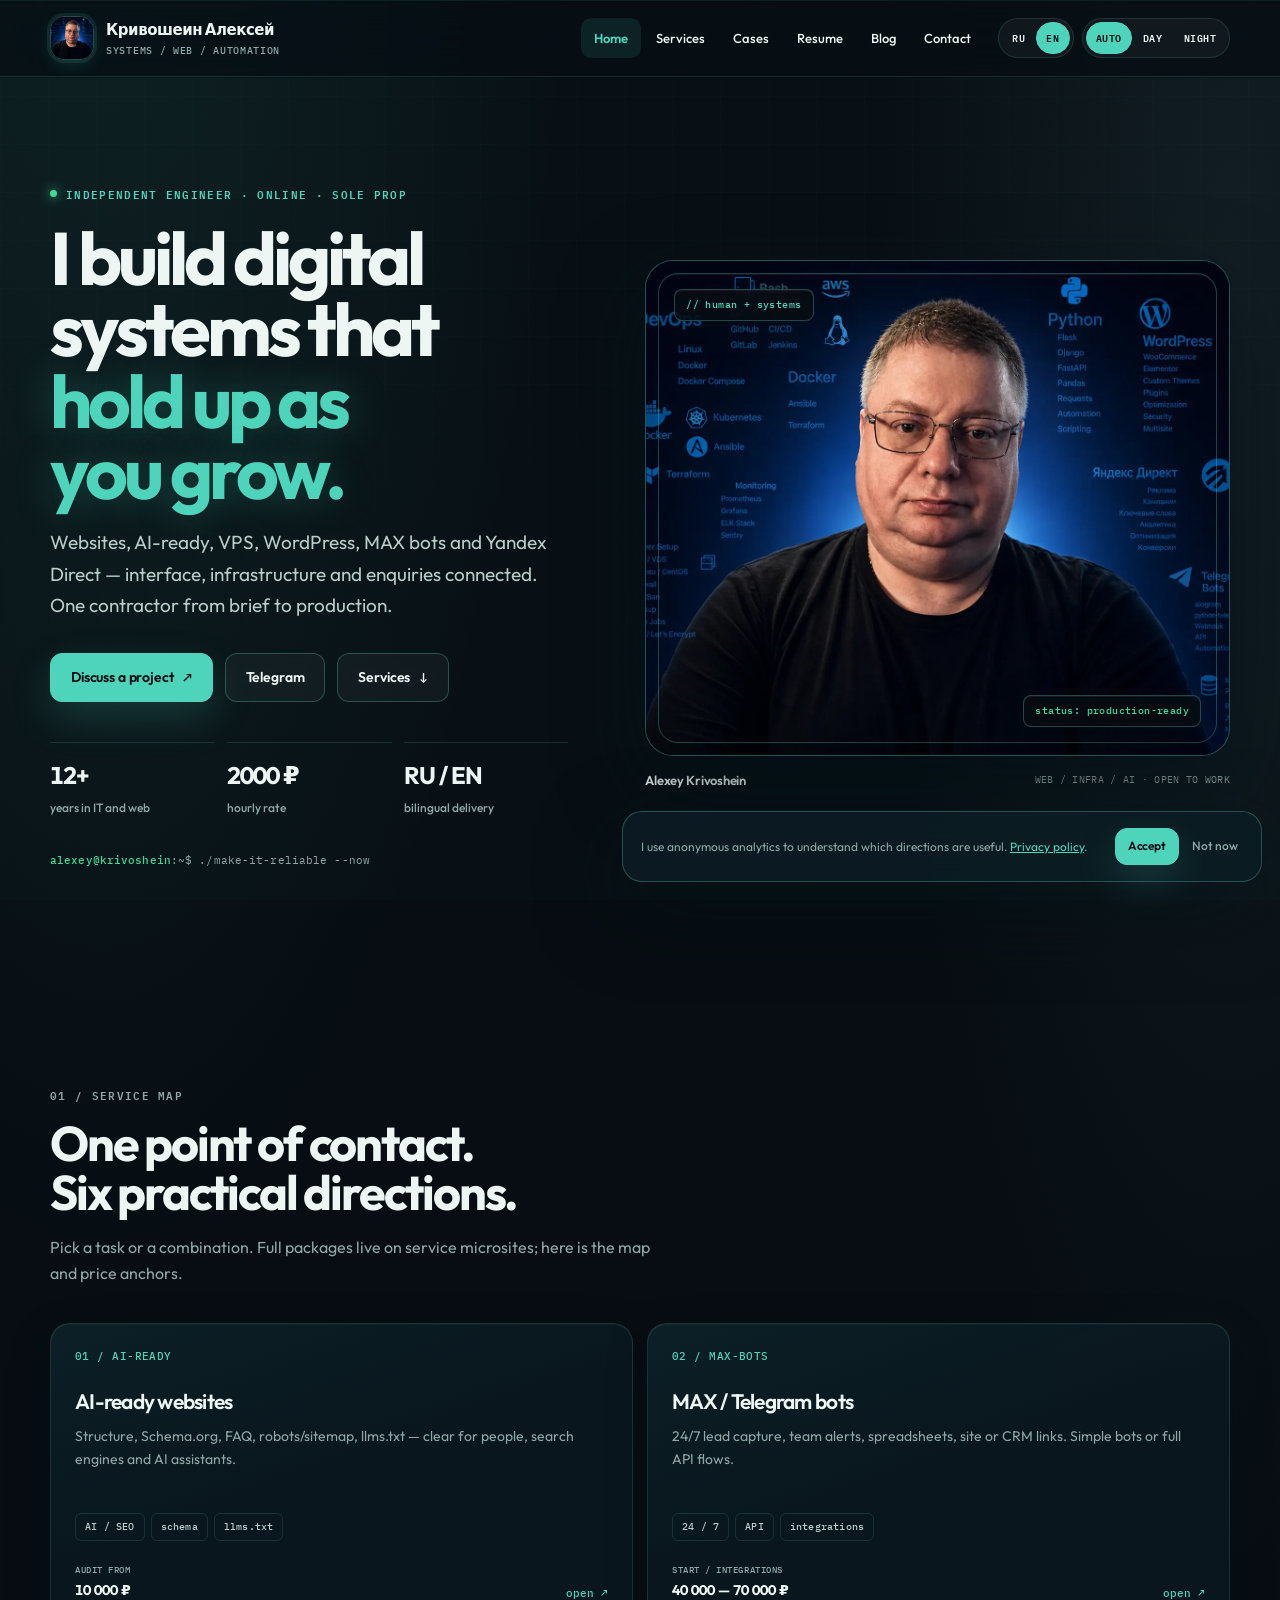
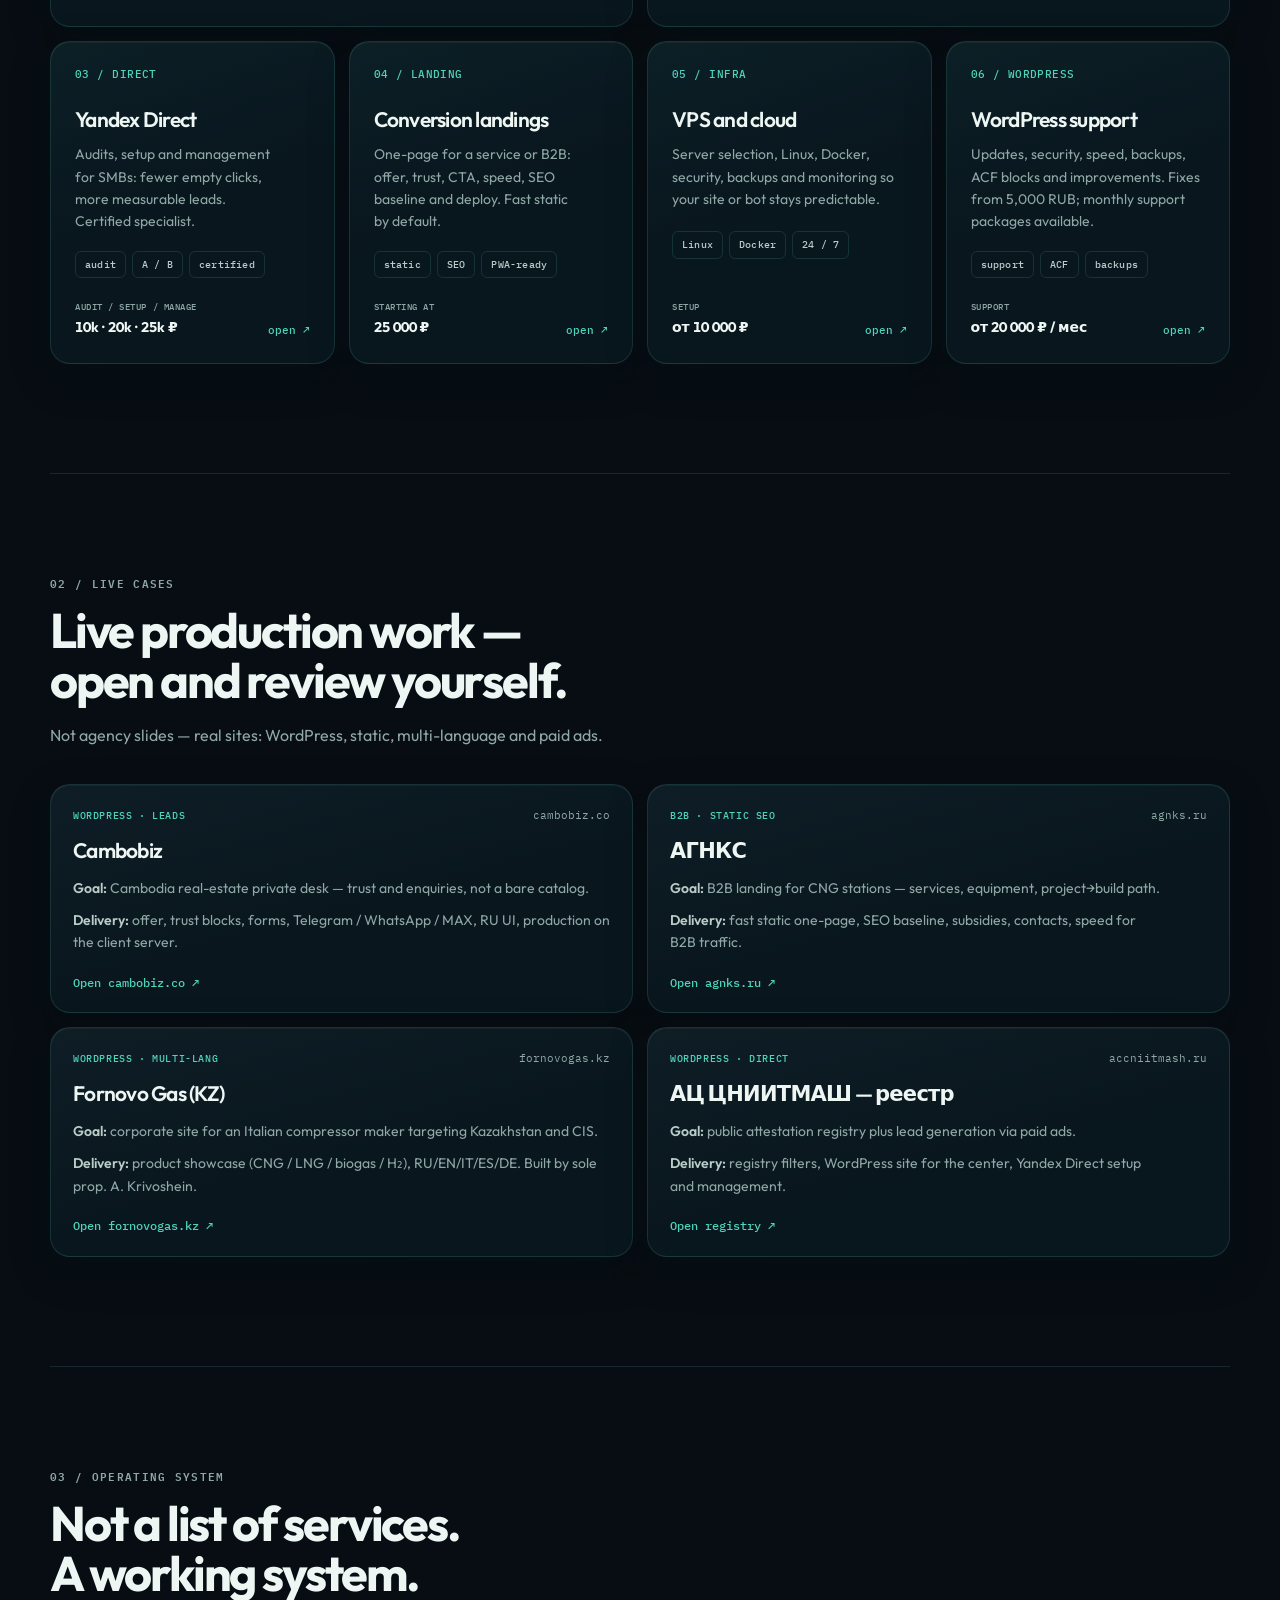
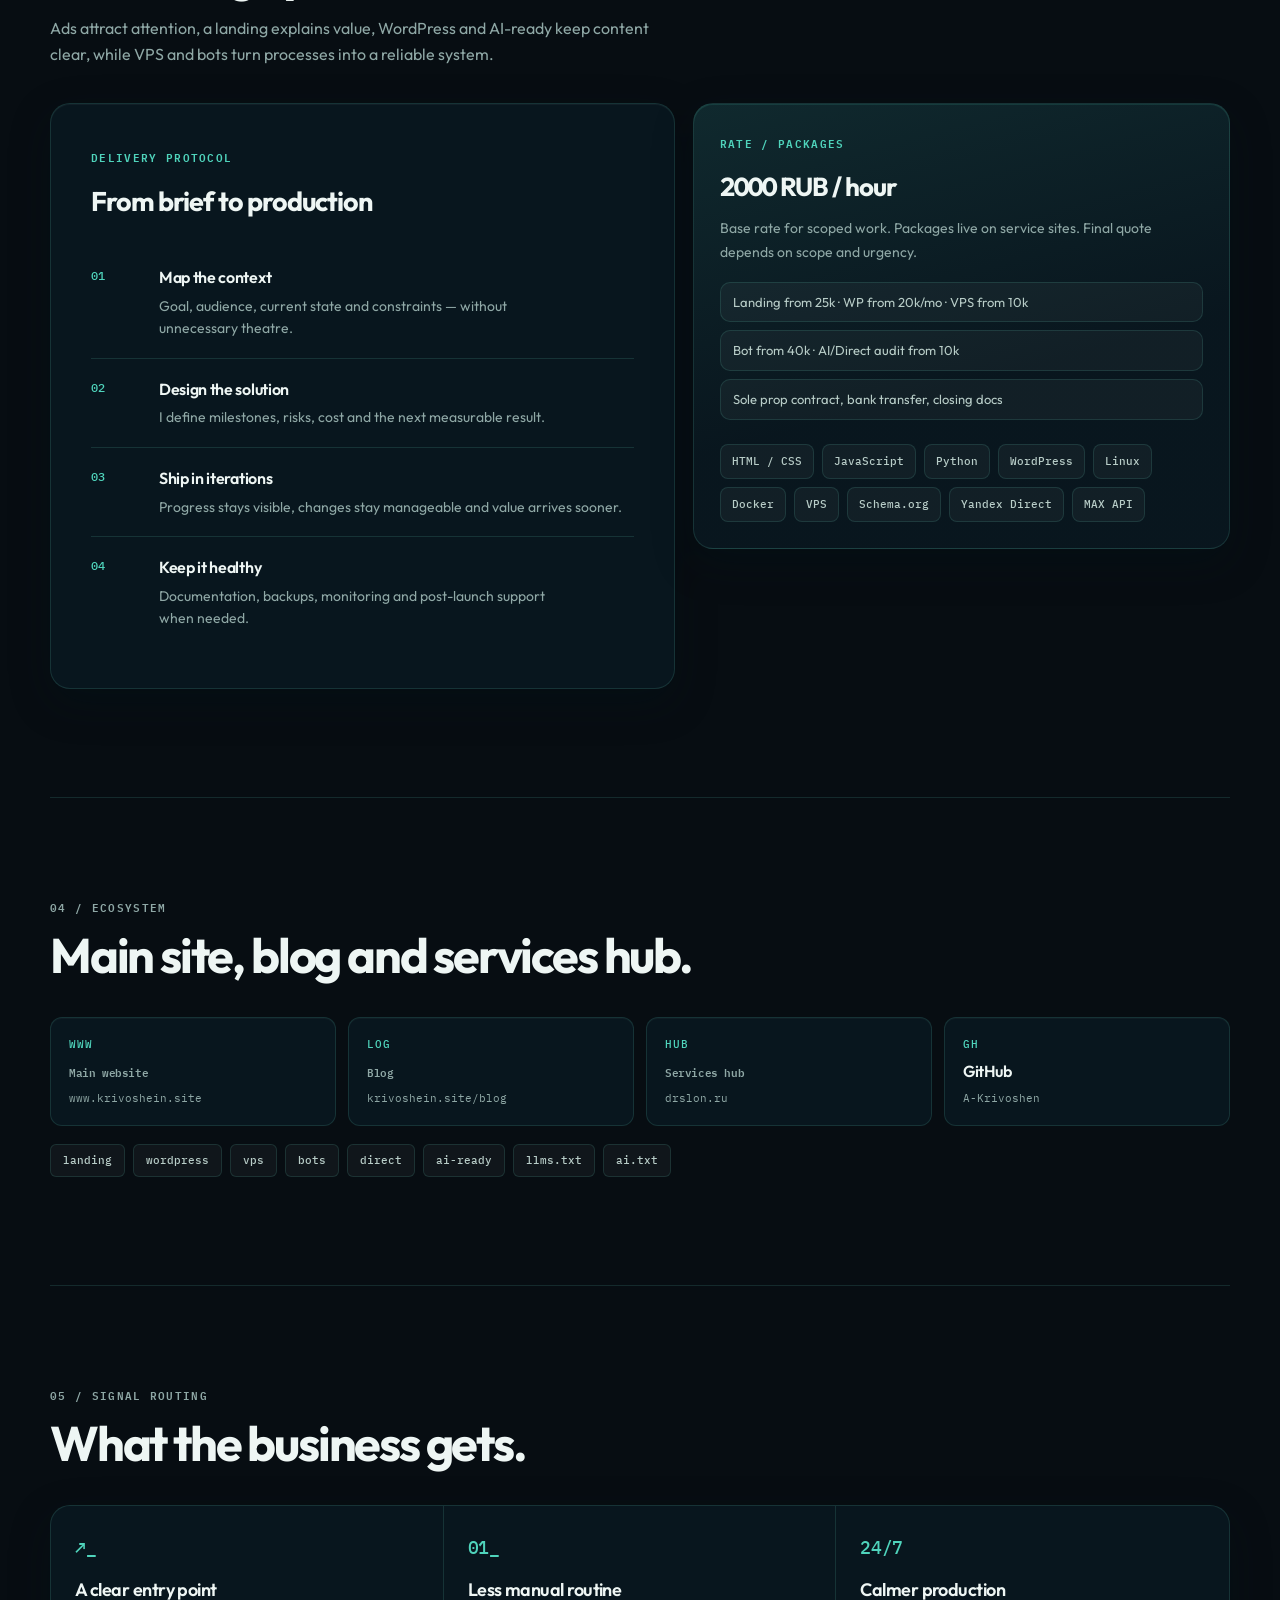
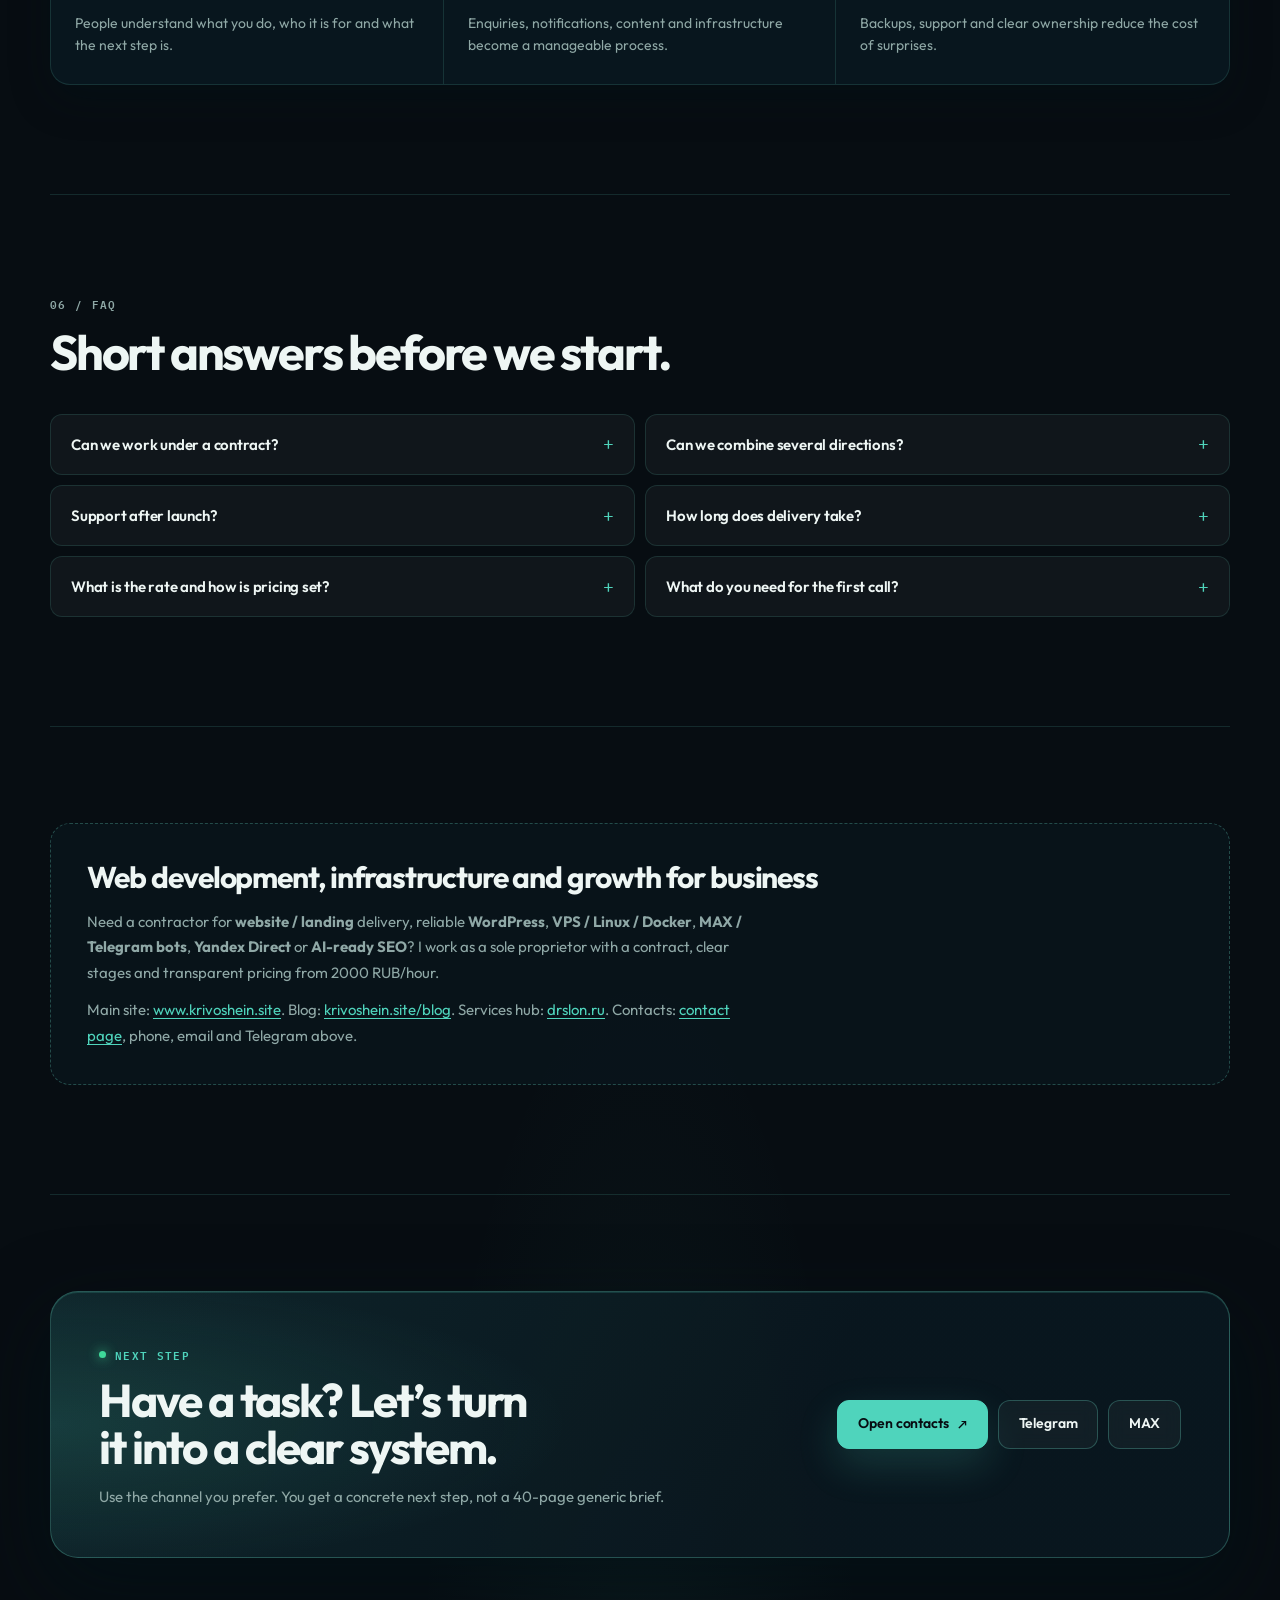
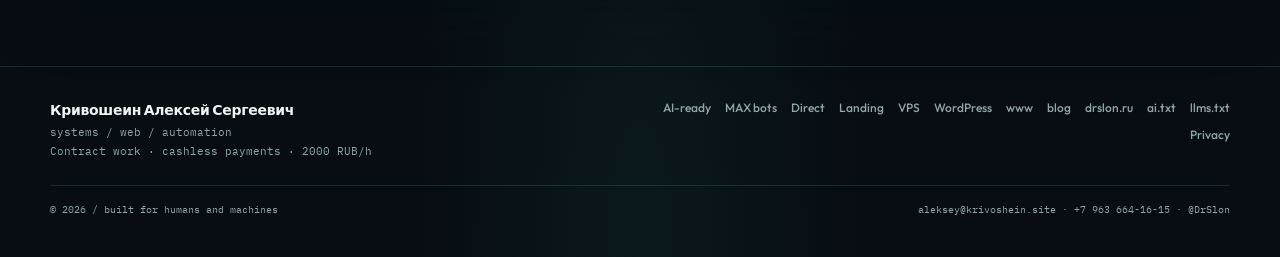
==== index.html @ ce88932e "Initial site for the FirstS3 krivoi bucket. Static card site: homepage, resume, contact, sitemap." ====
<!doctype html>
<html lang="ru" data-theme="night" data-theme-mode="auto">
<head>
  <meta charset="UTF-8">
  <title>Алексей Кривошеин — сайты, WordPress, VPS, боты, Директ, AI-ready | SourceCraft</title>
  <meta name="viewport" content="width=device-width, initial-scale=1, viewport-fit=cover">
  <meta name="theme-color" content="#050b10" media="(prefers-color-scheme: dark)">
  <meta name="theme-color" content="#e8f2ee" media="(prefers-color-scheme: light)">
  <meta name="color-scheme" content="dark light">
  <meta name="description" content="Алексей Кривошеин: разработка лендингов и сайтов, WordPress, VPS/Docker, боты MAX/Telegram, Яндекс.Директ и AI-ready SEO. ИП, договор, ставка от 2000 ₽/час. RU/EN.">
  <meta name="author" content="Кривошеин Алексей Сергеевич">
  <meta name="robots" content="index, follow, max-image-preview:large, max-snippet:-1, max-video-preview:-1">
  <meta name="googlebot" content="index, follow">
  <meta name="yandex" content="index, follow">
  <meta name="yandex-verification" content="4447098eb85d15b6">
  <meta name="format-detection" content="telephone=yes">
  <link rel="canonical" href="https://krivoshein-slon.sourcecraft.site/drslon-card/">
  <meta property="og:type" content="website">
  <meta property="og:site_name" content="Алексей Кривошеин — SourceCraft card">
  <meta property="og:locale" content="ru_RU">
  <meta property="og:locale:alternate" content="en_US">
  <meta property="og:title" content="Алексей Кривошеин — цифровые системы для бизнеса">
  <meta property="og:description" content="Сайты, AI-ready, VPS, WordPress, MAX-боты и Яндекс.Директ — от идеи до стабильного продакшена. ИП, договор, прозрачные цены.">
  <meta property="og:url" content="https://krivoshein-slon.sourcecraft.site/drslon-card/">
  <meta property="og:image" content="https://krivoshein-slon.sourcecraft.site/drslon-card/assets/alexey-tech.webp">
  <meta property="og:image:width" content="1400">
  <meta property="og:image:height" content="1050">
  <meta property="og:image:alt" content="Алексей Кривошеин — веб-разработка и инфраструктура">
  <meta name="twitter:card" content="summary_large_image">
  <meta name="twitter:title" content="Алексей Кривошеин — web / infra / AI-ready">
  <meta name="twitter:description" content="Лендинги, WordPress, VPS, боты, Директ и AI-ready. Договор ИП, 2000 ₽/час.">
  <meta name="twitter:image" content="https://krivoshein-slon.sourcecraft.site/drslon-card/assets/alexey-tech.webp">
  <meta name="twitter:image:alt" content="Алексей Кривошеин">
  <link rel="icon" type="image/x-icon" href="favicon.ico">
  <link rel="preload" as="image" href="assets/alexey-tech.webp" type="image/webp" fetchpriority="high">
  <link rel="preconnect" href="https://fonts.googleapis.com">
  <link rel="preconnect" href="https://fonts.gstatic.com" crossorigin>
  <link href="https://fonts.googleapis.com/css2?family=IBM+Plex+Mono:wght@400;500;600&family=Outfit:wght@400;500;600;700&display=swap" rel="stylesheet">
  <link rel="stylesheet" href="assets/site.css?v=20260817">
  <script>
    (function () {
      try {
        var mode = localStorage.getItem('drslon-theme-mode') || 'auto';
        var hour = new Date().getHours();
        var theme = mode === 'auto' ? (hour >= 7 && hour < 20 ? 'day' : 'night') : mode;
        document.documentElement.dataset.themeMode = ['auto', 'day', 'night'].includes(mode) ? mode : 'auto';
        document.documentElement.dataset.theme = theme === 'day' ? 'day' : 'night';
      } catch (error) {}
      try {
        var lang = localStorage.getItem('site-language');
        if (lang !== 'en' && lang !== 'ru') {
          var RU = {"Europe/Kaliningrad":1,"Europe/Moscow":1,"Europe/Simferopol":1,"Europe/Kirov":1,"Europe/Volgograd":1,"Europe/Astrakhan":1,"Europe/Saratov":1,"Europe/Ulyanovsk":1,"Europe/Samara":1,"Asia/Yekaterinburg":1,"Asia/Omsk":1,"Asia/Novosibirsk":1,"Asia/Barnaul":1,"Asia/Tomsk":1,"Asia/Novokuznetsk":1,"Asia/Krasnoyarsk":1,"Asia/Irkutsk":1,"Asia/Chita":1,"Asia/Yakutsk":1,"Asia/Khandyga":1,"Asia/Vladivostok":1,"Asia/Ust-Nera":1,"Asia/Magadan":1,"Asia/Sakhalin":1,"Asia/Srednekolymsk":1,"Asia/Kamchatka":1,"Asia/Anadyr":1};
          var tz = '';
          try { tz = Intl.DateTimeFormat().resolvedOptions().timeZone || ''; } catch (e2) {}
          lang = (tz && RU[tz]) ? 'ru' : 'en';
          if (!tz) {
            var nav = (navigator.language || '').toLowerCase();
            if (nav.indexOf('ru') === 0) lang = 'ru';
          }
        }
        document.documentElement.lang = lang;
      } catch (e3) {}
    }());
  </script>
</head>
<body class="page-home" data-current-lang="ru" data-title-ru="Алексей Кривошеин — сайты, WordPress, VPS, боты, Директ, AI-ready | SourceCraft" data-title-en="Alexey Krivoshein — websites, WordPress, VPS, bots, Direct, AI-ready | SourceCraft">
  <canvas class="matrix-canvas" aria-hidden="true"></canvas>
  <a class="skip-link" href="#main-content"><span class="lang-ru">К содержанию</span><span class="lang-en">Skip to content</span></a>

  <header class="site-header">
    <div class="container header-inner">
      <a class="brand" href="index.html">
        <img class="brand-photo" src="assets/alexey-tech.webp" alt="" width="46" height="46" fetchpriority="high" decoding="async">
        <span class="brand-copy">
          <span class="brand-name">Кривошеин Алексей</span>
          <span class="brand-role"><span class="lang-ru">systems / web / automation</span><span class="lang-en">systems / web / automation</span></span>
        </span>
      </a>

      <div class="nav-wrap">
        <nav class="site-nav" id="mainNav" aria-label="Основная навигация">
          <a class="nav-link" href="index.html" aria-current="page"><span class="lang-ru">Главная</span><span class="lang-en">Home</span></a>
          <a class="nav-link" href="#services"><span class="lang-ru">Услуги</span><span class="lang-en">Services</span></a>
          <a class="nav-link" href="#cases"><span class="lang-ru">Кейсы</span><span class="lang-en">Cases</span></a>
          <a class="nav-link" href="resume.html"><span class="lang-ru">Резюме</span><span class="lang-en">Resume</span></a>
          <a class="nav-link" href="https://krivoshein.site/blog/" target="_blank" rel="noopener noreferrer"><span class="lang-ru">Блог</span><span class="lang-en">Blog</span></a>
          <a class="nav-link" href="contact.html"><span class="lang-ru">Контакты</span><span class="lang-en">Contact</span></a>
        </nav>

        <div class="header-tools">
          <div class="language-switch" role="group" aria-label="Выбор языка">
            <button class="lang-btn is-active" type="button" data-lang="ru" aria-pressed="true">RU</button>
            <button class="lang-btn" type="button" data-lang="en" aria-pressed="false">EN</button>
          </div>
          <div class="theme-switch" role="group" aria-label="Режим темы">
            <button class="theme-btn" type="button" data-theme-mode="auto" aria-pressed="false" aria-label="Автоматическая тема"><span>AUTO</span></button>
            <button class="theme-btn" type="button" data-theme-mode="day" aria-pressed="false" aria-label="Дневная тема"><span>DAY</span></button>
            <button class="theme-btn" type="button" data-theme-mode="night" aria-pressed="false" aria-label="Ночная тема"><span>NIGHT</span></button>
          </div>
          <span class="theme-status" data-theme-status aria-live="polite">AUTO</span>
          <button class="burger" type="button" aria-expanded="false" aria-controls="mainNav" aria-label="Открыть навигацию"><span></span></button>
        </div>
      </div>
    </div>
  </header>

  <main id="main-content">
    <section class="hero container">
      <div class="hero-copy">
        <span class="eyebrow"><span class="lang-ru">independent engineer · online · ИП</span><span class="lang-en">independent engineer · online · sole prop</span></span>
        <h1>
          <span class="lang-ru">Собираю цифровые системы, которые <span class="accent-word">держат рост.</span></span>
          <span class="lang-en">I build digital systems that <span class="accent-word">hold up as you grow.</span></span>
        </h1>
        <p class="hero-lead">
          <span class="lang-ru">Сайты, AI-ready, VPS, WordPress, MAX-боты и Директ — без разрыва между интерфейсом, инфраструктурой и заявками. Один подрядчик от брифа до продакшена.</span>
          <span class="lang-en">Websites, AI-ready, VPS, WordPress, MAX bots and Yandex Direct — interface, infrastructure and enquiries connected. One contractor from brief to production.</span>
        </p>
        <div class="hero-actions">
          <a class="button button-primary" href="contact.html" data-goal="contact_open"><span class="lang-ru">Обсудить задачу</span><span class="lang-en">Discuss a project</span><span class="arrow">↗</span></a>
          <a class="button button-secondary" href="https://t.me/DrSlon?text=%D0%97%D0%B4%D1%80%D0%B0%D0%B2%D1%81%D1%82%D0%B2%D1%83%D0%B9%D1%82%D0%B5!%20%D0%A5%D0%BE%D1%87%D1%83%20%D0%BE%D0%B1%D1%81%D1%83%D0%B4%D0%B8%D1%82%D1%8C%20%D0%BF%D1%80%D0%BE%D0%B5%D0%BA%D1%82" target="_blank" rel="noopener noreferrer" data-goal="telegram_open"><span class="lang-ru">Telegram</span><span class="lang-en">Telegram</span></a>
          <a class="button button-secondary" href="#services"><span class="lang-ru">Направления</span><span class="lang-en">Services</span><span class="arrow">↓</span></a>
        </div>
        <div class="hero-stats" aria-label="Ключевые показатели">
          <div class="stat"><strong>12+</strong><span><span class="lang-ru">лет в IT и вебе</span><span class="lang-en">years in IT and web</span></span></div>
          <div class="stat"><strong>2000 ₽</strong><span><span class="lang-ru">ставка за час</span><span class="lang-en">hourly rate</span></span></div>
          <div class="stat"><strong>RU / EN</strong><span><span class="lang-ru">без языкового барьера</span><span class="lang-en">bilingual delivery</span></span></div>
        </div>
        <div class="terminal-line" aria-hidden="true"><b>alexey@krivoshein</b>:~$ ./make-it-reliable --now</div>
      </div>

      <div class="hero-visual">
        <div class="visual-frame">
          <img class="hero-image" src="assets/alexey-tech.webp" alt="Алексей Кривошеин — веб-разработчик, DevOps, WordPress, VPS и AI-ready" width="1400" height="1050" fetchpriority="high" decoding="async">
          <span class="visual-grid-label top">// human + systems</span>
          <span class="visual-grid-label bottom">status: production-ready</span>
        </div>
        <div class="visual-caption"><strong>Alexey Krivoshein</strong><span>web / infra / AI · open to work</span></div>
      </div>
    </section>

    <section class="section container" id="services">
      <div class="section-heading">
        <span class="micro-label">01 / service map</span>
        <h2><span class="lang-ru">Одна точка входа — шесть рабочих направлений.</span><span class="lang-en">One point of contact. Six practical directions.</span></h2>
        <p><span class="lang-ru">Выбирайте задачу или связку. Подробные пакеты — на тематических сайтах; здесь — карта и ориентиры по цене.</span><span class="lang-en">Pick a task or a combination. Full packages live on service microsites; here is the map and price anchors.</span></p>
      </div>

      <div class="service-grid">
        <article class="service-card">
          <span class="service-number">01 / AI-READY</span>
          <h3><span class="lang-ru">Сайт для AI-поиска</span><span class="lang-en">AI-ready websites</span></h3>
          <p><span class="lang-ru">Структура, Schema.org, FAQ, robots/sitemap, llms.txt — чтобы сайт понимали люди, поисковики и AI-ассистенты.</span><span class="lang-en">Structure, Schema.org, FAQ, robots/sitemap, llms.txt — clear for people, search engines and AI assistants.</span></p>
          <div class="service-meta"><span class="tag">AI / SEO</span><span class="tag">schema</span><span class="tag">llms.txt</span></div>
          <div class="service-footer"><span class="service-price"><small><span class="lang-ru">аудит от</span><span class="lang-en">audit from</span></small>10 000 ₽</span><a class="service-link" href="https://ai-ready.krivoshein.site/" target="_blank" rel="noopener noreferrer">open ↗</a></div>
        </article>

        <article class="service-card">
          <span class="service-number">02 / MAX-BOTS</span>
          <h3><span class="lang-ru">Боты MAX / Telegram</span><span class="lang-en">MAX / Telegram bots</span></h3>
          <p><span class="lang-ru">Заявки 24/7, уведомления команде, связка с таблицами, сайтом или CRM. Простой бот или с API.</span><span class="lang-en">24/7 lead capture, team alerts, spreadsheets, site or CRM links. Simple bots or full API flows.</span></p>
          <div class="service-meta"><span class="tag">24 / 7</span><span class="tag">API</span><span class="tag">integrations</span></div>
          <div class="service-footer"><span class="service-price"><small><span class="lang-ru">старт / интеграции</span><span class="lang-en">start / integrations</span></small>40 000 — 70 000 ₽</span><a class="service-link" href="https://bots.krivoshein.site/" target="_blank" rel="noopener noreferrer">open ↗</a></div>
        </article>

        <article class="service-card">
          <span class="service-number">03 / DIRECT</span>
          <h3><span class="lang-ru">Яндекс.Директ</span><span class="lang-en">Yandex Direct</span></h3>
          <p><span class="lang-ru">Аудит, настройка и ведение для малого бизнеса: меньше пустых кликов, больше понятных заявок. Сертифицированный специалист.</span><span class="lang-en">Audits, setup and management for SMBs: fewer empty clicks, more measurable leads. Certified specialist.</span></p>
          <div class="service-meta"><span class="tag">audit</span><span class="tag">A / B</span><span class="tag">certified</span></div>
          <div class="service-footer"><span class="service-price"><small><span class="lang-ru">аудит / настройка / ведение</span><span class="lang-en">audit / setup / manage</span></small>10k · 20k · 25k ₽</span><a class="service-link" href="https://direct.krivoshein.site/" target="_blank" rel="noopener noreferrer">open ↗</a></div>
        </article>

        <article class="service-card">
          <span class="service-number">04 / LANDING</span>
          <h3><span class="lang-ru">Лендинги под ключ</span><span class="lang-en">Conversion landings</span></h3>
          <p><span class="lang-ru">One-page под услугу или B2B: оффер, доверие, CTA, скорость, SEO-база и деплой. Статика без лишней CMS.</span><span class="lang-en">One-page for a service or B2B: offer, trust, CTA, speed, SEO baseline and deploy. Fast static by default.</span></p>
          <div class="service-meta"><span class="tag">static</span><span class="tag">SEO</span><span class="tag">PWA-ready</span></div>
          <div class="service-footer"><span class="service-price"><small><span class="lang-ru">старт</span><span class="lang-en">starting at</span></small>25 000 ₽</span><a class="service-link" href="https://landing.krivoshein.site/" target="_blank" rel="noopener noreferrer">open ↗</a></div>
        </article>

        <article class="service-card">
          <span class="service-number">05 / INFRA</span>
          <h3><span class="lang-ru">VPS и облако</span><span class="lang-en">VPS and cloud</span></h3>
          <p><span class="lang-ru">Подбор сервера, Linux, Docker, безопасность, бэкапы и мониторинг — сайт или бот без сюрпризов.</span><span class="lang-en">Server selection, Linux, Docker, security, backups and monitoring so your site or bot stays predictable.</span></p>
          <div class="service-meta"><span class="tag">Linux</span><span class="tag">Docker</span><span class="tag">24 / 7</span></div>
          <div class="service-footer"><span class="service-price"><small><span class="lang-ru">настройка</span><span class="lang-en">setup</span></small>от 10 000 ₽</span><a class="service-link" href="https://vps.krivoshein.site/" target="_blank" rel="noopener noreferrer">open ↗</a></div>
        </article>

        <article class="service-card">
          <span class="service-number">06 / WORDPRESS</span>
          <h3><span class="lang-ru">WordPress без головной боли</span><span class="lang-en">WordPress support</span></h3>
          <p><span class="lang-ru">Обновления, безопасность, скорость, бэкапы, ACF-блоки и доработки. Точечные правки от 5 000 ₽, поддержка — помесячно.</span><span class="lang-en">Updates, security, speed, backups, ACF blocks and improvements. Fixes from 5,000 RUB; monthly support packages available.</span></p>
          <div class="service-meta"><span class="tag">support</span><span class="tag">ACF</span><span class="tag">backups</span></div>
          <div class="service-footer"><span class="service-price"><small><span class="lang-ru">поддержка</span><span class="lang-en">support</span></small>от 20 000 ₽ / мес</span><a class="service-link" href="https://wordpress.krivoshein.site/" target="_blank" rel="noopener noreferrer">open ↗</a></div>
        </article>
      </div>
    </section>

    <section class="section container" id="cases">
      <div class="section-heading">
        <span class="micro-label">02 / live cases</span>
        <h2><span class="lang-ru">Проекты в проде — можно открыть и проверить.</span><span class="lang-en">Live production work — open and review yourself.</span></h2>
        <p><span class="lang-ru">Не слайды агентства, а рабочие сайты: WordPress, статика, мультиязык и реклама.</span><span class="lang-en">Not agency slides — real sites: WordPress, static, multi-language and paid ads.</span></p>
      </div>
      <div class="cases-grid">
        <a class="case-card" href="https://cambobiz.co/" target="_blank" rel="noopener noreferrer">
          <div class="case-meta"><span class="case-tag">WordPress · leads</span><span class="case-host">cambobiz.co</span></div>
          <h3>Cambobiz</h3>
          <p><span class="lang-ru"><strong>Задача:</strong> private desk по недвижимости в Камбодже — доверие и заявки, не «голый каталог».</span><span class="lang-en"><strong>Goal:</strong> Cambodia real-estate private desk — trust and enquiries, not a bare catalog.</span></p>
          <p><span class="lang-ru"><strong>Сделано:</strong> оффер, блоки доверия, формы, Telegram / WhatsApp / MAX, RU UI, продакшен на сервере клиента.</span><span class="lang-en"><strong>Delivery:</strong> offer, trust blocks, forms, Telegram / WhatsApp / MAX, RU UI, production on the client server.</span></p>
          <span class="case-cta"><span class="lang-ru">Открыть cambobiz.co</span><span class="lang-en">Open cambobiz.co</span> ↗</span>
        </a>
        <a class="case-card" href="https://agnks.ru/" target="_blank" rel="noopener noreferrer">
          <div class="case-meta"><span class="case-tag">B2B · static SEO</span><span class="case-host">agnks.ru</span></div>
          <h3>АГНКС</h3>
          <p><span class="lang-ru"><strong>Задача:</strong> B2B-лендинг метановых заправок — услуги, комплектация, путь «проект → стройка».</span><span class="lang-en"><strong>Goal:</strong> B2B landing for CNG stations — services, equipment, project→build path.</span></p>
          <p><span class="lang-ru"><strong>Сделано:</strong> быстрая статика, SEO-база, субсидии, контакты, скорость под коммерческий трафик.</span><span class="lang-en"><strong>Delivery:</strong> fast static one-page, SEO baseline, subsidies, contacts, speed for B2B traffic.</span></p>
          <span class="case-cta"><span class="lang-ru">Открыть agnks.ru</span><span class="lang-en">Open agnks.ru</span> ↗</span>
        </a>
        <a class="case-card" href="https://fornovogas.kz/" target="_blank" rel="noopener noreferrer">
          <div class="case-meta"><span class="case-tag">WordPress · multi-lang</span><span class="case-host">fornovogas.kz</span></div>
          <h3>Fornovo Gas (KZ)</h3>
          <p><span class="lang-ru"><strong>Задача:</strong> корпоративный сайт итальянского производителя компрессоров для КЗ и СНГ.</span><span class="lang-en"><strong>Goal:</strong> corporate site for an Italian compressor maker targeting Kazakhstan and CIS.</span></p>
          <p><span class="lang-ru"><strong>Сделано:</strong> продуктовая витрина (АГНКС / СПГ / биогаз / H₂), RU/EN/IT/ES/DE. Разработка — ИП Кривошеин А.С.</span><span class="lang-en"><strong>Delivery:</strong> product showcase (CNG / LNG / biogas / H₂), RU/EN/IT/ES/DE. Built by sole prop. A. Krivoshein.</span></p>
          <span class="case-cta"><span class="lang-ru">Открыть fornovogas.kz</span><span class="lang-en">Open fornovogas.kz</span> ↗</span>
        </a>
        <a class="case-card" href="https://accniitmash.ru/reestr/personal/" target="_blank" rel="noopener noreferrer">
          <div class="case-meta"><span class="case-tag">WordPress · Direct</span><span class="case-host">accniitmash.ru</span></div>
          <h3>АЦ ЦНИИТМАШ — реестр</h3>
          <p><span class="lang-ru"><strong>Задача:</strong> публичный реестр аттестаций + привлечение заявок через рекламу.</span><span class="lang-en"><strong>Goal:</strong> public attestation registry plus lead generation via paid ads.</span></p>
          <p><span class="lang-ru"><strong>Сделано:</strong> фильтры реестра, WordPress-сайт аттестационного центра, настройка и ведение Яндекс.Директ.</span><span class="lang-en"><strong>Delivery:</strong> registry filters, WordPress site for the center, Yandex Direct setup and management.</span></p>
          <span class="case-cta"><span class="lang-ru">Открыть реестр</span><span class="lang-en">Open registry</span> ↗</span>
        </a>
      </div>
    </section>

    <section class="section container" id="system">
      <div class="section-heading">
        <span class="micro-label">03 / operating system</span>
        <h2><span class="lang-ru">Не набор услуг. Рабочая связка.</span><span class="lang-en">Not a list of services. A working system.</span></h2>
        <p><span class="lang-ru">Реклама приводит внимание, лендинг объясняет ценность, WordPress и AI-ready держат контент, VPS и боты превращают процессы в устойчивую систему.</span><span class="lang-en">Ads attract attention, a landing explains value, WordPress and AI-ready keep content clear, while VPS and bots turn processes into a reliable system.</span></p>
      </div>
      <div class="system-grid">
        <div class="system-card">
          <span class="micro-label">delivery protocol</span>
          <h3><span class="lang-ru">От задачи до продакшена</span><span class="lang-en">From brief to production</span></h3>
          <div class="process-list">
            <div class="process-step"><span class="process-number">01</span><div><h4><span class="lang-ru">Собираем контекст</span><span class="lang-en">Map the context</span></h4><p><span class="lang-ru">Цель, аудитория, текущая точка и ограничения — без лишних презентаций.</span><span class="lang-en">Goal, audience, current state and constraints — without unnecessary theatre.</span></p></div></div>
            <div class="process-step"><span class="process-number">02</span><div><h4><span class="lang-ru">Проектируем решение</span><span class="lang-en">Design the solution</span></h4><p><span class="lang-ru">Фиксирую этапы, риски, стоимость и ближайший измеримый результат.</span><span class="lang-en">I define milestones, risks, cost and the next measurable result.</span></p></div></div>
            <div class="process-step"><span class="process-number">03</span><div><h4><span class="lang-ru">Запускаем итерациями</span><span class="lang-en">Ship in iterations</span></h4><p><span class="lang-ru">Видно прогресс, проще согласовывать изменения, быстрее появляется польза.</span><span class="lang-en">Progress stays visible, changes stay manageable and value arrives sooner.</span></p></div></div>
            <div class="process-step"><span class="process-number">04</span><div><h4><span class="lang-ru">Оставляем систему в порядке</span><span class="lang-en">Keep it healthy</span></h4><p><span class="lang-ru">Документация, бэкапы, мониторинг и поддержка после запуска — по договорённости.</span><span class="lang-en">Documentation, backups, monitoring and post-launch support when needed.</span></p></div></div>
          </div>
        </div>
        <aside class="stack-panel pricing-panel">
          <span class="micro-label">rate / packages</span>
          <h3><span class="lang-ru">2000 ₽ / час</span><span class="lang-en">2000 RUB / hour</span></h3>
          <p><span class="lang-ru">Базовая ставка для точечных задач. Пакеты — на тематических сайтах. Финал зависит от объёма и срочности.</span><span class="lang-en">Base rate for scoped work. Packages live on service sites. Final quote depends on scope and urgency.</span></p>
          <ul class="pricing-bullets">
            <li><span class="lang-ru">Лендинг от 25k · WP от 20k/мес · VPS от 10k</span><span class="lang-en">Landing from 25k · WP from 20k/mo · VPS from 10k</span></li>
            <li><span class="lang-ru">Бот от 40k · AI/Direct аудит от 10k</span><span class="lang-en">Bot from 40k · AI/Direct audit from 10k</span></li>
            <li><span class="lang-ru">Договор ИП, безнал, закрывающие документы</span><span class="lang-en">Sole prop contract, bank transfer, closing docs</span></li>
          </ul>
          <div class="stack-list"><span>HTML / CSS</span><span>JavaScript</span><span>Python</span><span>WordPress</span><span>Linux</span><span>Docker</span><span>VPS</span><span>Schema.org</span><span>Yandex Direct</span><span>MAX API</span></div>
        </aside>
      </div>
    </section>

    <section class="section container" id="ecosystem">
      <div class="section-heading">
        <span class="micro-label">04 / ecosystem</span>
        <h2><span class="lang-ru">Сайт, блог и хаб услуг.</span><span class="lang-en">Main site, blog and services hub.</span></h2>
      </div>
      <div class="eco-grid">
        <a class="eco-card" href="https://www.krivoshein.site/" target="_blank" rel="noopener noreferrer">
          <span class="eco-label">WWW</span>
          <strong><span class="lang-ru">Основной сайт</span><span class="lang-en">Main website</span></strong>
          <span>www.krivoshein.site</span>
        </a>
        <a class="eco-card" href="https://krivoshein.site/blog/" target="_blank" rel="noopener noreferrer">
          <span class="eco-label">LOG</span>
          <strong><span class="lang-ru">Блог</span><span class="lang-en">Blog</span></strong>
          <span>krivoshein.site/blog</span>
        </a>
        <a class="eco-card" href="https://drslon.ru/" target="_blank" rel="noopener noreferrer">
          <span class="eco-label">HUB</span>
          <strong><span class="lang-ru">Хаб услуг</span><span class="lang-en">Services hub</span></strong>
          <span>drslon.ru</span>
        </a>
        <a class="eco-card" href="https://github.com/A-Krivoshen" target="_blank" rel="noopener noreferrer">
          <span class="eco-label">GH</span>
          <strong>GitHub</strong>
          <span>A-Krivoshen</span>
        </a>
      </div>
      <nav class="eco-strip" aria-label="Service microsites">
        <a href="https://landing.krivoshein.site/" target="_blank" rel="noopener noreferrer">landing</a>
        <a href="https://wordpress.krivoshein.site/" target="_blank" rel="noopener noreferrer">wordpress</a>
        <a href="https://vps.krivoshein.site/" target="_blank" rel="noopener noreferrer">vps</a>
        <a href="https://bots.krivoshein.site/" target="_blank" rel="noopener noreferrer">bots</a>
        <a href="https://direct.krivoshein.site/" target="_blank" rel="noopener noreferrer">direct</a>
        <a href="https://ai-ready.krivoshein.site/" target="_blank" rel="noopener noreferrer">ai-ready</a>
        <a href="llms.txt">llms.txt</a>
        <a href="ai.txt">ai.txt</a>
      </nav>
    </section>

    <section class="section container">
      <div class="section-heading">
        <span class="micro-label">05 / signal routing</span>
        <h2><span class="lang-ru">Что получает бизнес на выходе.</span><span class="lang-en">What the business gets.</span></h2>
      </div>
      <div class="signal-grid">
        <article class="signal-card"><span class="signal-icon">↗_</span><strong><span class="lang-ru">Понятный вход</span><span class="lang-en">A clear entry point</span></strong><p><span class="lang-ru">Человек сразу понимает, что вы делаете, для кого и какой следующий шаг.</span><span class="lang-en">People understand what you do, who it is for and what the next step is.</span></p></article>
        <article class="signal-card"><span class="signal-icon">01_</span><strong><span class="lang-ru">Меньше ручной рутины</span><span class="lang-en">Less manual routine</span></strong><p><span class="lang-ru">Заявки, уведомления, контент и инфраструктура собраны в управляемый процесс.</span><span class="lang-en">Enquiries, notifications, content and infrastructure become a manageable process.</span></p></article>
        <article class="signal-card"><span class="signal-icon">24/7</span><strong><span class="lang-ru">Спокойный продакшен</span><span class="lang-en">Calmer production</span></strong><p><span class="lang-ru">Бэкапы, поддержка и понятные зоны ответственности уменьшают цену неожиданностей.</span><span class="lang-en">Backups, support and clear ownership reduce the cost of surprises.</span></p></article>
      </div>
    </section>

    <section class="section container" id="faq">
      <div class="section-heading">
        <span class="micro-label">06 / faq</span>
        <h2><span class="lang-ru">Короткие ответы до старта.</span><span class="lang-en">Short answers before we start.</span></h2>
      </div>
      <div class="faq-grid">
        <details class="faq-item"><summary><span class="lang-ru">Работа по договору возможна?</span><span class="lang-en">Can we work under a contract?</span></summary><div class="faq-answer"><span class="lang-ru">Да. Работаю как ИП: фиксируем этапы, сроки, стоимость и закрывающие документы. Безналичный расчёт.</span><span class="lang-en">Yes. I work as a sole proprietor with clear milestones, timelines, pricing and closing documents. Bank transfer.</span></div></details>
        <details class="faq-item"><summary><span class="lang-ru">Можно собрать несколько направлений?</span><span class="lang-en">Can we combine several directions?</span></summary><div class="faq-answer"><span class="lang-ru">Да. Частая связка — лендинг + Директ, WordPress + VPS или AI-ready + бот.</span><span class="lang-en">Yes. Common combinations are landing + Direct, WordPress + VPS or AI-ready + bot.</span></div></details>
        <details class="faq-item"><summary><span class="lang-ru">Есть поддержка после запуска?</span><span class="lang-en">Support after launch?</span></summary><div class="faq-answer"><span class="lang-ru">Да. Обновления, мониторинг, бэкапы, правки и контроль доступности — особенно для WordPress и VPS.</span><span class="lang-en">Yes. Updates, monitoring, backups, fixes and uptime — especially for WordPress and VPS.</span></div></details>
        <details class="faq-item"><summary><span class="lang-ru">Сколько занимает запуск?</span><span class="lang-en">How long does delivery take?</span></summary><div class="faq-answer"><span class="lang-ru">Зависит от задачи: базовая подготовка — от 1–3 дней, сложные интеграции — по согласованному плану.</span><span class="lang-en">It depends on scope: basic preparation starts at 1–3 days, complex integrations follow an agreed plan.</span></div></details>
        <details class="faq-item"><summary><span class="lang-ru">Какая ставка и как считается смета?</span><span class="lang-en">What is the rate and how is pricing set?</span></summary><div class="faq-answer"><span class="lang-ru">База — 2000 ₽/час. Пакеты на тематических сайтах (лендинг от 25k, WP от 20k/мес, VPS от 10k, бот от 40k, аудиты от 10k). Чем точнее ТЗ — тем точнее смета.</span><span class="lang-en">Base rate is 2000 RUB/hour. Packages on service sites (landing from 25k, WP from 20k/mo, VPS from 10k, bot from 40k, audits from 10k). Clearer brief → better estimate.</span></div></details>
        <details class="faq-item"><summary><span class="lang-ru">Что нужно для первого разговора?</span><span class="lang-en">What do you need for the first call?</span></summary><div class="faq-answer"><span class="lang-ru">Коротко: текущая ситуация, желаемый результат, сроки и ограничения. Ссылку на сайт — если уже есть.</span><span class="lang-en">Briefly: current situation, desired result, deadline and constraints. A project link if one exists.</span></div></details>
      </div>
    </section>

    <section class="section container" id="about-seo" aria-labelledby="seo-heading">
      <article class="seo-block">
        <h2 id="seo-heading"><span class="lang-ru">Веб-разработка, инфраструктура и рост для бизнеса</span><span class="lang-en">Web development, infrastructure and growth for business</span></h2>
        <p><span class="lang-ru">Нужен подрядчик на <strong>разработку сайта</strong> или <strong>лендинга</strong>, стабильный <strong>WordPress</strong>, настройку <strong>VPS / Linux / Docker</strong>, <strong>бот MAX или Telegram</strong>, ведение <strong>Яндекс.Директ</strong> или <strong>AI-ready SEO</strong> (schema, FAQ, llms.txt)? Работаю как ИП: договор, этапы, понятная смета от 2000&nbsp;₽/час и пакеты на тематических сайтах.</span><span class="lang-en">Need a contractor for <strong>website / landing</strong> delivery, reliable <strong>WordPress</strong>, <strong>VPS / Linux / Docker</strong>, <strong>MAX / Telegram bots</strong>, <strong>Yandex Direct</strong> or <strong>AI-ready SEO</strong>? I work as a sole proprietor with a contract, clear stages and transparent pricing from 2000&nbsp;RUB/hour.</span></p>
        <p><span class="lang-ru">Основной сайт: <a href="https://www.krivoshein.site/" rel="noopener noreferrer">www.krivoshein.site</a>. Блог: <a href="https://krivoshein.site/blog/" rel="noopener noreferrer">krivoshein.site/blog</a>. Хаб услуг: <a href="https://drslon.ru/" rel="noopener noreferrer">drslon.ru</a>. Контакты: <a href="contact.html">страница связи</a>, <a href="tel:+79636641615">+7&nbsp;(963)&nbsp;664-16-15</a>, <a href="mailto:aleksey@krivoshein.site">aleksey@krivoshein.site</a>, <a href="https://t.me/DrSlon" rel="noopener noreferrer">Telegram @DrSlon</a>.</span><span class="lang-en">Main site: <a href="https://www.krivoshein.site/" rel="noopener noreferrer">www.krivoshein.site</a>. Blog: <a href="https://krivoshein.site/blog/" rel="noopener noreferrer">krivoshein.site/blog</a>. Services hub: <a href="https://drslon.ru/" rel="noopener noreferrer">drslon.ru</a>. Contacts: <a href="contact.html">contact page</a>, phone, email and Telegram above.</span></p>
      </article>
    </section>

    <section class="section container">
      <div class="cta-panel">
        <div>
          <span class="eyebrow"><span class="lang-ru">next step</span><span class="lang-en">next step</span></span>
          <h2><span class="lang-ru">Есть задача? Давайте превратим её в понятную систему.</span><span class="lang-en">Have a task? Let’s turn it into a clear system.</span></h2>
          <p><span class="lang-ru">Напишите в удобном канале. В ответ — следующий шаг, а не «бриф на 40 страниц».</span><span class="lang-en">Use the channel you prefer. You get a concrete next step, not a 40-page generic brief.</span></p>
        </div>
        <div class="cta-actions">
          <a class="button button-primary" href="contact.html" data-goal="contact_open"><span class="lang-ru">Открыть контакты</span><span class="lang-en">Open contacts</span><span class="arrow">↗</span></a>
          <a class="button button-secondary" href="https://t.me/DrSlon?text=%D0%97%D0%B4%D1%80%D0%B0%D0%B2%D1%81%D1%82%D0%B2%D1%83%D0%B9%D1%82%D0%B5!%20%D0%9D%D1%83%D0%B6%D0%BD%D0%B0%20%D0%BE%D1%86%D0%B5%D0%BD%D0%BA%D0%B0%20%D0%BF%D1%80%D0%BE%D0%B5%D0%BA%D1%82%D0%B0" target="_blank" rel="noopener noreferrer" data-goal="telegram_open">Telegram</a>
          <a class="button button-secondary" href="https://krivoshein.site/max" target="_blank" rel="noopener noreferrer">MAX</a>
        </div>
      </div>
    </section>
  </main>

  <footer class="site-footer">
    <div class="container footer-inner">
      <div class="footer-brand">
        <strong>Кривошеин Алексей Сергеевич</strong><br>
        systems / web / automation<br>
        <span class="lang-ru">Работаю по договору · безналичный расчет · 2000 ₽/час</span>
        <span class="lang-en">Contract work · cashless payments · 2000 RUB/h</span>
      </div>
      <div class="footer-links">
        <a href="https://ai-ready.krivoshein.site/" target="_blank" rel="noopener noreferrer">AI-ready</a>
        <a href="https://bots.krivoshein.site/" target="_blank" rel="noopener noreferrer">MAX bots</a>
        <a href="https://direct.krivoshein.site/" target="_blank" rel="noopener noreferrer">Direct</a>
        <a href="https://landing.krivoshein.site/" target="_blank" rel="noopener noreferrer">Landing</a>
        <a href="https://vps.krivoshein.site/" target="_blank" rel="noopener noreferrer">VPS</a>
        <a href="https://wordpress.krivoshein.site/" target="_blank" rel="noopener noreferrer">WordPress</a>
        <a href="https://www.krivoshein.site/" target="_blank" rel="noopener noreferrer">www</a>
        <a href="https://krivoshein.site/blog/" target="_blank" rel="noopener noreferrer">blog</a>
        <a href="https://drslon.ru/" target="_blank" rel="noopener noreferrer">drslon.ru</a>
        <a href="ai.txt">ai.txt</a>
        <a href="llms.txt">llms.txt</a>
        <a href="https://krivoshein.site/privacy.html" target="_blank" rel="noopener noreferrer"><span class="lang-ru">Конфиденциальность</span><span class="lang-en">Privacy</span></a>
      </div>
    </div>
    <div class="container footer-bottom">
      <span>© <span id="year"></span> / built for humans and machines</span>
      <span>
        <a href="mailto:aleksey@krivoshein.site" data-goal="email_open">aleksey@krivoshein.site</a> ·
        <a href="tel:+79636641615" data-goal="phone_open">+7 963 664-16-15</a> ·
        <a href="https://t.me/DrSlon" target="_blank" rel="noopener noreferrer">@DrSlon</a>
      </span>
    </div>
  </footer>

  <div class="cookie-notice" id="cookieNotice" hidden>
    <p><span class="lang-ru">Использую обезличенную аналитику, чтобы понимать, какие направления полезны. <a href="https://krivoshein.site/privacy.html" target="_blank" rel="noopener noreferrer">Политика конфиденциальности</a>.</span><span class="lang-en">I use anonymous analytics to understand which directions are useful. <a href="https://krivoshein.site/privacy.html" target="_blank" rel="noopener noreferrer">Privacy policy</a>.</span></p>
    <div>
      <button class="button button-primary cookie-accept" type="button"><span class="lang-ru">Принять</span><span class="lang-en">Accept</span></button>
      <button class="cookie-later" type="button"><span class="lang-ru">Не сейчас</span><span class="lang-en">Not now</span></button>
    </div>
  </div>

  <script src="assets/site.js?v=20260817"></script>
  <script type="application/ld+json">
  {
    "@context": "https://schema.org",
    "@graph": [
      {
        "@type": "WebSite",
        "@id": "https://krivoshein-slon.sourcecraft.site/drslon-card/#website",
        "url": "https://krivoshein-slon.sourcecraft.site/drslon-card/",
        "name": "Алексей Кривошеин — SourceCraft",
        "alternateName": ["Alexey Krivoshein", "drslon-card"],
        "description": "Сайты, WordPress, VPS, боты, Яндекс.Директ и AI-ready. ИП Алексей Кривошеин.",
        "inLanguage": ["ru", "en"],
        "publisher": { "@id": "https://krivoshein-slon.sourcecraft.site/drslon-card/#person" }
      },
      {
        "@type": "Person",
        "@id": "https://krivoshein-slon.sourcecraft.site/drslon-card/#person",
        "name": "Кривошеин Алексей Сергеевич",
        "alternateName": "Alexey Krivoshein",
        "url": "https://krivoshein-slon.sourcecraft.site/drslon-card/",
        "image": "https://krivoshein-slon.sourcecraft.site/drslon-card/assets/alexey-tech.webp",
        "jobTitle": "Web developer / Infrastructure specialist",
        "email": "mailto:aleksey@krivoshein.site",
        "telephone": "+7-963-664-16-15",
        "knowsLanguage": ["ru", "en"],
        "knowsAbout": ["Web development", "WordPress", "Linux", "VPS", "Docker", "SEO", "Yandex Direct", "Chatbots", "AI-ready"],
        "sameAs": [
          "https://github.com/A-Krivoshen",
          "https://www.linkedin.com/in/krivosheinaleksey/",
          "https://t.me/DrSlon",
          "https://www.krivoshein.site/",
          "https://krivoshein.site/blog/",
          "https://drslon.ru/"
        ]
      },
      {
        "@type": "ProfessionalService",
        "@id": "https://krivoshein-slon.sourcecraft.site/drslon-card/#business",
        "name": "Кривошеин Алексей Сергеевич",
        "url": "https://krivoshein-slon.sourcecraft.site/drslon-card/",
        "image": "https://krivoshein-slon.sourcecraft.site/drslon-card/assets/alexey-tech.webp",
        "email": "mailto:aleksey@krivoshein.site",
        "telephone": "+7-963-664-16-15",
        "priceRange": "₽₽",
        "currenciesAccepted": "RUB",
        "paymentAccepted": "Bank transfer",
        "areaServed": [{ "@type": "Country", "name": "Russia" }, "Worldwide"],
        "availableLanguage": ["Russian", "English"],
        "founder": { "@id": "https://krivoshein-slon.sourcecraft.site/drslon-card/#person" },
        "sameAs": [
          "https://www.krivoshein.site/",
          "https://drslon.ru/",
          "https://landing.krivoshein.site/",
          "https://wordpress.krivoshein.site/",
          "https://vps.krivoshein.site/",
          "https://bots.krivoshein.site/",
          "https://direct.krivoshein.site/",
          "https://ai-ready.krivoshein.site/"
        ],
        "hasOfferCatalog": {
          "@type": "OfferCatalog",
          "name": "Services",
          "itemListElement": [
            {"@type": "Offer", "itemOffered": {"@type": "Service", "name": "AI-ready website preparation", "url": "https://ai-ready.krivoshein.site/"}, "priceCurrency": "RUB", "price": "10000"},
            {"@type": "Offer", "itemOffered": {"@type": "Service", "name": "MAX bot development", "url": "https://bots.krivoshein.site/"}, "priceCurrency": "RUB", "price": "40000"},
            {"@type": "Offer", "itemOffered": {"@type": "Service", "name": "Yandex Direct audit", "url": "https://direct.krivoshein.site/"}, "priceCurrency": "RUB", "price": "10000"},
            {"@type": "Offer", "itemOffered": {"@type": "Service", "name": "Landing pages", "url": "https://landing.krivoshein.site/"}, "priceCurrency": "RUB", "price": "25000"},
            {"@type": "Offer", "itemOffered": {"@type": "Service", "name": "VPS setup", "url": "https://vps.krivoshein.site/"}, "priceCurrency": "RUB", "price": "10000"},
            {"@type": "Offer", "itemOffered": {"@type": "Service", "name": "WordPress support", "url": "https://wordpress.krivoshein.site/"}, "priceCurrency": "RUB", "price": "20000"}
          ]
        }
      },
      {
        "@type": "FAQPage",
        "@id": "https://krivoshein-slon.sourcecraft.site/drslon-card/#faq",
        "mainEntity": [
          {"@type": "Question", "name": "Работа по договору возможна?", "acceptedAnswer": {"@type": "Answer", "text": "Да. Работаю как ИП: фиксируем этапы, сроки, стоимость и закрывающие документы. Безналичный расчёт."}},
          {"@type": "Question", "name": "Можно собрать несколько направлений?", "acceptedAnswer": {"@type": "Answer", "text": "Да. Частая связка — лендинг + Директ, WordPress + VPS или AI-ready + бот."}},
          {"@type": "Question", "name": "Есть поддержка после запуска?", "acceptedAnswer": {"@type": "Answer", "text": "Да. Обновления, мониторинг, бэкапы, правки и контроль доступности — особенно для WordPress и VPS."}},
          {"@type": "Question", "name": "Сколько занимает запуск?", "acceptedAnswer": {"@type": "Answer", "text": "Зависит от задачи: базовая подготовка — от 1–3 дней, сложные интеграции — по согласованному плану."}},
          {"@type": "Question", "name": "Какая ставка и как считается смета?", "acceptedAnswer": {"@type": "Answer", "text": "База — 2000 ₽/час. Пакеты: лендинг от 25k, WP от 20k/мес, VPS от 10k, бот от 40k, аудиты от 10k."}},
          {"@type": "Question", "name": "Что нужно для первого разговора?", "acceptedAnswer": {"@type": "Answer", "text": "Коротко: текущая ситуация, желаемый результат, сроки и ограничения. Ссылку на сайт — если уже есть."}}
        ]
      }
    ]
  }
  </script>
</body>
</html>
---- assets/site.css ----
:root {
  color-scheme: dark;
  --bg: #070d12;
  --bg-soft: #0a151c;
  --surface: rgba(10, 24, 32, 0.88);
  --surface-strong: #0c1c24;
  --surface-soft: rgba(255, 255, 255, 0.04);
  --text: #eef6f4;
  --muted: #8fa8a6;
  --muted-strong: #b8cdc8;
  --line: rgba(94, 196, 178, 0.16);
  --line-strong: rgba(94, 196, 178, 0.32);
  --accent: #4fd4bc;
  --accent-strong: #2aab96;
  --accent-alt: #6b8f9e;
  --matrix: #3fd99a;
  --warning: #e0b84a;
  --shadow: 0 28px 80px rgba(2, 18, 24, 0.55);
  --shadow-soft: 0 14px 40px rgba(2, 18, 24, 0.32);
  --shadow-accent: 0 16px 40px color-mix(in srgb, var(--accent) 18%, transparent);
  --container: 1180px;
  --radius-xs: 8px;
  --radius-sm: 12px;
  --radius-md: 20px;
  --radius-lg: 28px;
  --font-sans: "Outfit", ui-sans-serif, system-ui, -apple-system, BlinkMacSystemFont, "Segoe UI", sans-serif;
  --font-mono: "IBM Plex Mono", "SFMono-Regular", Consolas, "Liberation Mono", monospace;
  --ease-out: cubic-bezier(0.22, 1, 0.36, 1);
  --ease-spring: cubic-bezier(0.34, 1.4, 0.64, 1);
  --z-base: 1;
  --z-header: 50;
  --z-cookie: 100;
  --z-skip: 200;
}

:root[data-theme="day"] {
  color-scheme: light;
  --bg: #e6f0ec;
  --bg-soft: #f3f9f6;
  --surface: rgba(255, 255, 255, 0.9);
  --surface-strong: #ffffff;
  --surface-soft: rgba(12, 64, 58, 0.05);
  --text: #0e2926;
  --muted: #4f6864;
  --muted-strong: #274a45;
  --line: rgba(18, 96, 86, 0.14);
  --line-strong: rgba(18, 96, 86, 0.28);
  --accent: #0a6f61;
  --accent-strong: #08574c;
  --accent-alt: #4a6b78;
  --matrix: #0a6f61;
  --warning: #8a6200;
  --shadow: 0 24px 64px rgba(18, 58, 50, 0.12);
  --shadow-soft: 0 12px 28px rgba(18, 58, 50, 0.08);
  --shadow-accent: 0 14px 32px color-mix(in srgb, var(--accent) 14%, transparent);
}

* { box-sizing: border-box; }

html { scroll-behavior: smooth; }

body {
  display: flex;
  flex-direction: column;
  margin: 0;
  min-width: 320px;
  min-height: 100vh;
  min-height: 100dvh;
  overflow-x: hidden;
  color: var(--text);
  background:
    radial-gradient(ellipse 70% 50% at 8% -8%, color-mix(in srgb, var(--accent) 11%, transparent), transparent 55%),
    radial-gradient(ellipse 55% 40% at 96% 4%, color-mix(in srgb, var(--accent-alt) 10%, transparent), transparent 50%),
    radial-gradient(ellipse 40% 30% at 50% 100%, color-mix(in srgb, var(--accent) 6%, transparent), transparent 45%),
    var(--bg);
  font-family: var(--font-sans);
  font-weight: 400;
  font-optical-sizing: auto;
  line-height: 1.55;
  -webkit-font-smoothing: antialiased;
  -moz-osx-font-smoothing: grayscale;
  transition: background-color 0.35s ease, color 0.35s ease;
}

/* Grid texture */
body::before {
  position: fixed;
  inset: 0;
  z-index: 0;
  pointer-events: none;
  content: "";
  opacity: 0.32;
  background-image:
    linear-gradient(color-mix(in srgb, var(--accent) 6%, transparent) 1px, transparent 1px),
    linear-gradient(90deg, color-mix(in srgb, var(--accent) 6%, transparent) 1px, transparent 1px);
  background-size: 48px 48px;
  mask-image: linear-gradient(to bottom, black 0%, black 40%, transparent 78%);
}

/* Grain + scanline texture */
body::after {
  position: fixed;
  inset: 0;
  z-index: 0;
  pointer-events: none;
  content: "";
  opacity: 0.055;
  background-image:
    url("data:image/svg+xml,%3Csvg viewBox='0 0 256 256' xmlns='http://www.w3.org/2000/svg'%3E%3Cfilter id='n'%3E%3CfeTurbulence type='fractalNoise' baseFrequency='0.8' numOctaves='4' stitchTiles='stitch'/%3E%3C/filter%3E%3Crect width='100%25' height='100%25' filter='url(%23n)'/%3E%3C/svg%3E"),
    repeating-linear-gradient(
      0deg,
      transparent 0 2px,
      color-mix(in srgb, var(--accent) 4%, transparent) 3px
    );
  background-size: 180px 180px, 100% 4px;
  mix-blend-mode: overlay;
}

:root[data-theme="day"] body::after {
  opacity: 0.04;
  mix-blend-mode: multiply;
}

a { color: inherit; }
button, a { -webkit-tap-highlight-color: transparent; }
button, input, textarea { font: inherit; }
img { display: block; max-width: 100%; }
main, header, footer { position: relative; z-index: var(--z-base); }
main { flex: 1 0 auto; }

h1, h2, h3, h4 {
  text-wrap: balance;
  font-weight: 700;
}

p { text-wrap: pretty; }

.matrix-canvas {
  position: fixed;
  inset: 0;
  z-index: 0;
  width: 100%;
  height: 100%;
  pointer-events: none;
  opacity: 0.55;
  mix-blend-mode: screen;
}
:root[data-theme="day"] .matrix-canvas {
  opacity: 0.22;
  mix-blend-mode: multiply;
}

.lang-en,
body[data-current-lang="ru"] .lang-en {
  display: none !important;
}
body[data-current-lang="en"] .lang-ru {
  display: none !important;
}
body[data-current-lang="en"] .lang-en {
  display: inline !important;
}

.container {
  width: min(calc(100% - 40px), var(--container));
  margin-inline: auto;
}

.skip-link {
  position: fixed;
  top: 12px;
  left: 16px;
  z-index: var(--z-skip);
  padding: 10px 14px;
  color: var(--bg);
  background: var(--accent);
  border-radius: var(--radius-xs);
  transform: translateY(-160%);
  transition: transform 0.2s var(--ease-out);
  font-weight: 600;
  font-size: 13px;
  text-decoration: none;
}
.skip-link:focus { transform: translateY(0); }

/* ——— Header ——— */
.site-header {
  position: sticky;
  top: 0;
  z-index: var(--z-header);
  border-bottom: 1px solid var(--line);
  background: color-mix(in srgb, var(--bg) 72%, transparent);
  backdrop-filter: blur(20px) saturate(150%);
  -webkit-backdrop-filter: blur(20px) saturate(150%);
  box-shadow:
    inset 0 1px 0 color-mix(in srgb, var(--accent) 8%, transparent),
    0 1px 0 color-mix(in srgb, var(--bg) 40%, transparent);
}
.header-inner {
  display: flex;
  align-items: center;
  gap: 24px;
  min-height: 76px;
}
.brand {
  display: flex;
  flex: 0 1 auto;
  align-items: center;
  min-width: 0;
  gap: 12px;
  text-decoration: none;
}
.brand-photo {
  width: 44px;
  height: 44px;
  flex: 0 0 44px;
  object-fit: cover;
  object-position: center 29%;
  border: 1px solid var(--line-strong);
  border-radius: 14px;
  box-shadow:
    0 0 0 3px color-mix(in srgb, var(--accent) 10%, transparent),
    0 6px 16px color-mix(in srgb, var(--accent) 12%, transparent);
  transition: transform 0.25s var(--ease-out), box-shadow 0.25s ease;
}
.brand:hover .brand-photo {
  transform: scale(1.04);
  box-shadow:
    0 0 0 3px color-mix(in srgb, var(--accent) 18%, transparent),
    0 8px 20px color-mix(in srgb, var(--accent) 18%, transparent);
}
.brand-copy { min-width: 0; }
.brand-name {
  display: block;
  overflow: hidden;
  font-size: 15px;
  font-weight: 700;
  letter-spacing: -0.03em;
  white-space: nowrap;
  text-overflow: ellipsis;
}
.brand-role {
  display: block;
  margin-top: 2px;
  color: var(--muted);
  font-family: var(--font-mono);
  font-size: 10px;
  font-weight: 500;
  letter-spacing: 0.07em;
  text-transform: uppercase;
}
.nav-wrap {
  position: relative;
  display: flex;
  flex: 1 1 auto;
  align-items: center;
  justify-content: flex-end;
  gap: 14px;
}
.header-tools { display: flex; align-items: center; gap: 8px; }
.language-switch, .theme-switch {
  display: inline-flex;
  padding: 3px;
  border: 1px solid var(--line);
  border-radius: 999px;
  background: var(--surface-soft);
}
.language-switch button,
.theme-switch button,
.burger,
.nav-link,
.button {
  border: 1px solid transparent;
  cursor: pointer;
  color: var(--text);
  transition:
    background-color 0.22s ease,
    border-color 0.22s ease,
    color 0.22s ease,
    transform 0.22s var(--ease-out),
    box-shadow 0.22s ease;
}
.language-switch button, .theme-switch button {
  min-width: 34px;
  padding: 7px 9px;
  border-radius: 999px;
  background: transparent;
  font-family: var(--font-mono);
  font-size: 10px;
  font-weight: 600;
  letter-spacing: 0.05em;
}
.theme-switch button { min-width: 42px; }
.language-switch button:hover,
.theme-switch button:hover,
.burger:hover,
.nav-link:hover {
  border-color: var(--line-strong);
  background: color-mix(in srgb, var(--accent) 10%, transparent);
}
.language-switch button:active,
.theme-switch button:active,
.burger:active,
.nav-link:active {
  transform: scale(0.96);
}
.language-switch button.is-active,
.theme-switch button.is-active {
  color: var(--bg);
  border-color: var(--accent);
  background: var(--accent);
}
.theme-status {
  display: none;
  color: var(--muted);
  font-family: var(--font-mono);
  font-size: 10px;
  white-space: nowrap;
}
.burger {
  display: none;
  width: 42px;
  height: 38px;
  padding: 0;
  border-radius: var(--radius-sm);
  background: var(--surface-soft);
  font-size: 19px;
}
.burger span, .burger span::before, .burger span::after {
  display: block;
  width: 17px;
  height: 2px;
  margin: auto;
  border-radius: 2px;
  background: currentColor;
  content: "";
  transition: transform 0.2s ease;
}
.burger span::before { transform: translateY(-5px); }
.burger span::after { transform: translateY(3px); }
.burger[aria-expanded="true"] span { background: transparent; }
.burger[aria-expanded="true"] span::before { transform: translateY(0) rotate(45deg); }
.burger[aria-expanded="true"] span::after { transform: translateY(-2px) rotate(-45deg); }
.site-nav { display: flex; align-items: center; gap: 2px; }
.nav-link {
  padding: 9px 12px;
  border-radius: 10px;
  background: transparent;
  font-size: 13px;
  font-weight: 500;
  text-decoration: none;
}
.nav-link[aria-current="page"] {
  color: var(--accent);
  background: color-mix(in srgb, var(--accent) 10%, transparent);
  font-weight: 600;
}

/* ——— Hero ——— */
.hero {
  display: grid;
  grid-template-columns: minmax(0, 0.94fr) minmax(420px, 1.06fr);
  align-items: center;
  gap: clamp(34px, 6vw, 92px);
  padding-top: clamp(56px, 8vw, 108px);
  padding-bottom: clamp(64px, 9vw, 120px);
}
.hero-copy { position: relative; }
.eyebrow, .micro-label {
  display: inline-flex;
  align-items: center;
  gap: 9px;
  color: var(--accent);
  font-family: var(--font-mono);
  font-size: 11px;
  font-weight: 600;
  letter-spacing: 0.12em;
  text-transform: uppercase;
}
.eyebrow::before {
  width: 7px;
  height: 7px;
  border-radius: 50%;
  background: var(--matrix);
  box-shadow: 0 0 12px var(--matrix);
  content: "";
  animation: pulse-dot 2.4s ease-in-out infinite;
}
@keyframes pulse-dot {
  0%, 100% { opacity: 1; transform: scale(1); }
  50% { opacity: 0.55; transform: scale(0.85); }
}
.hero h1 {
  max-width: 760px;
  margin: 18px 0 20px;
  font-size: clamp(42px, 5.8vw, 76px);
  font-weight: 700;
  line-height: 0.96;
  letter-spacing: -0.055em;
}
.hero h1 .accent-word {
  color: var(--accent);
  text-shadow: 0 0 40px color-mix(in srgb, var(--accent) 28%, transparent);
}
.hero-lead {
  max-width: 38em;
  margin: 0;
  color: var(--muted-strong);
  font-size: clamp(16px, 1.9vw, 19px);
  font-weight: 400;
  line-height: 1.65;
}
.hero-actions {
  display: flex;
  flex-wrap: wrap;
  gap: 12px;
  margin-top: 32px;
}
.button {
  display: inline-flex;
  align-items: center;
  justify-content: center;
  gap: 9px;
  min-height: 48px;
  padding: 12px 20px;
  border-radius: var(--radius-sm);
  font-size: 14px;
  font-weight: 600;
  letter-spacing: -0.01em;
  text-decoration: none;
}
.button-primary {
  color: var(--bg);
  border-color: var(--accent);
  background: var(--accent);
  box-shadow: var(--shadow-accent);
}
.button-primary:hover {
  transform: translateY(-2px);
  background: color-mix(in srgb, var(--accent) 88%, white);
  box-shadow: 0 18px 44px color-mix(in srgb, var(--accent) 28%, transparent);
}
.button-primary:active {
  transform: translateY(0) scale(0.98);
  box-shadow: 0 8px 20px color-mix(in srgb, var(--accent) 16%, transparent);
}
.button-secondary {
  border-color: var(--line-strong);
  background: var(--surface-soft);
  backdrop-filter: blur(8px);
}
.button-secondary:hover {
  transform: translateY(-2px);
  border-color: var(--accent);
  color: var(--accent);
  background: color-mix(in srgb, var(--accent) 8%, transparent);
}
.button-secondary:active {
  transform: translateY(0) scale(0.98);
}
.button .arrow {
  font-family: var(--font-mono);
  font-size: 15px;
  font-weight: 500;
  transition: transform 0.2s var(--ease-out);
}
.button:hover .arrow { transform: translate(2px, -1px); }

.hero-stats {
  display: grid;
  grid-template-columns: repeat(3, minmax(0, 1fr));
  gap: 12px;
  max-width: 620px;
  margin-top: 40px;
}
.stat {
  padding-top: 14px;
  border-top: 1px solid var(--line);
}
.stat strong {
  display: block;
  font-size: 24px;
  font-weight: 700;
  letter-spacing: -0.04em;
  font-variant-numeric: tabular-nums;
}
.stat > span {
  display: block;
  margin-top: 4px;
  color: var(--muted);
  font-size: 12px;
  font-weight: 500;
  line-height: 1.45;
}
.terminal-line {
  display: inline-block;
  margin-top: 36px;
  color: var(--muted);
  font-family: var(--font-mono);
  font-size: 11px;
  font-weight: 400;
  letter-spacing: 0.01em;
}
.terminal-line b {
  color: var(--matrix);
  font-weight: 500;
}

.hero-visual { position: relative; min-width: 0; }
.visual-frame {
  position: relative;
  overflow: hidden;
  aspect-ratio: 1.18 / 1;
  border: 1px solid var(--line-strong);
  border-radius: var(--radius-lg);
  background: var(--surface-strong);
  box-shadow: var(--shadow);
  isolation: isolate;
}
.visual-frame::before {
  position: absolute;
  inset: 12px;
  z-index: 2;
  border: 1px solid color-mix(in srgb, var(--accent) 30%, transparent);
  border-radius: calc(var(--radius-lg) - 8px);
  pointer-events: none;
  content: "";
  box-shadow: inset 0 1px 0 color-mix(in srgb, white 8%, transparent);
}
.visual-frame::after {
  position: absolute;
  inset: 0;
  z-index: 1;
  pointer-events: none;
  content: "";
  background:
    linear-gradient(
      145deg,
      color-mix(in srgb, var(--accent) 16%, transparent),
      transparent 32%,
      transparent 68%,
      color-mix(in srgb, var(--accent-alt) 12%, transparent)
    );
  mix-blend-mode: soft-light;
}
.hero-image {
  width: 100%;
  height: 100%;
  object-fit: cover;
  object-position: center;
}
.visual-grid-label {
  position: absolute;
  z-index: 3;
  padding: 7px 11px;
  color: var(--accent);
  border: 1px solid var(--line-strong);
  border-radius: var(--radius-xs);
  background: color-mix(in srgb, var(--bg) 78%, transparent);
  box-shadow:
    var(--shadow-soft),
    inset 0 1px 0 color-mix(in srgb, white 6%, transparent);
  font-family: var(--font-mono);
  font-size: 10px;
  font-weight: 500;
  letter-spacing: 0.04em;
  backdrop-filter: blur(14px);
  -webkit-backdrop-filter: blur(14px);
}
.visual-grid-label.top { top: 28px; left: 28px; }
.visual-grid-label.bottom {
  right: 28px;
  bottom: 28px;
  color: var(--matrix);
}
.visual-caption {
  display: flex;
  align-items: center;
  justify-content: space-between;
  gap: 16px;
  margin-top: 14px;
  color: var(--muted);
  font-family: var(--font-mono);
  font-size: 10px;
  letter-spacing: 0.03em;
  text-transform: uppercase;
}
.visual-caption strong {
  color: var(--text);
  font-weight: 600;
  font-family: var(--font-sans);
  text-transform: none;
  letter-spacing: -0.02em;
  font-size: 13px;
}

/* ——— Sections ——— */
.section {
  padding-top: clamp(56px, 7.5vw, 96px);
  padding-bottom: clamp(64px, 8.5vw, 112px);
}
.section + .section { border-top: 1px solid var(--line); }
.section-heading {
  max-width: 740px;
  margin-bottom: 36px;
}
.section-heading h2, .page-title {
  margin: 12px 0 0;
  font-size: clamp(30px, 3.8vw, 50px);
  font-weight: 700;
  line-height: 1.02;
  letter-spacing: -0.045em;
}
.section-heading p, .page-intro p {
  margin: 16px 0 0;
  max-width: 38em;
  color: var(--muted);
  font-size: 16px;
  line-height: 1.65;
}
.section-heading .micro-label { color: var(--muted); }

/* ——— Services: asymmetric 2 + 4 grid ——— */
.service-grid {
  display: grid;
  grid-template-columns: repeat(12, minmax(0, 1fr));
  gap: 14px;
}
.service-card {
  display: flex;
  grid-column: span 3;
  min-height: 280px;
  flex-direction: column;
  padding: 24px;
  border: 1px solid var(--line);
  border-radius: var(--radius-md);
  background:
    linear-gradient(
      160deg,
      color-mix(in srgb, var(--accent) 5%, var(--surface)),
      var(--surface) 48%
    );
  box-shadow:
    var(--shadow-soft),
    inset 0 1px 0 color-mix(in srgb, white 4%, transparent);
  transition:
    transform 0.28s var(--ease-out),
    border-color 0.25s ease,
    box-shadow 0.28s ease,
    background-color 0.25s ease;
}
/* Featured pair on top row */
.service-card:nth-child(1),
.service-card:nth-child(2) {
  grid-column: span 6;
  min-height: 300px;
}
.service-card:hover {
  transform: translateY(-4px);
  border-color: var(--line-strong);
  box-shadow:
    var(--shadow-accent),
    inset 0 1px 0 color-mix(in srgb, var(--accent) 14%, transparent);
}
.service-card:active {
  transform: translateY(-1px) scale(0.995);
}
.service-number {
  color: var(--accent);
  font-family: var(--font-mono);
  font-size: 11px;
  font-weight: 500;
  letter-spacing: 0.04em;
}
.service-card h3 {
  margin: 20px 0 8px;
  font-size: 21px;
  font-weight: 600;
  letter-spacing: -0.035em;
}
.service-card p {
  min-height: 70px;
  margin: 0;
  color: var(--muted);
  font-size: 14px;
  line-height: 1.6;
}
.service-meta {
  display: flex;
  flex-wrap: wrap;
  gap: 6px;
  margin-top: 18px;
}
.tag {
  padding: 5px 9px;
  color: var(--muted-strong);
  border: 1px solid var(--line);
  border-radius: 6px;
  font-family: var(--font-mono);
  font-size: 10px;
  font-weight: 500;
  letter-spacing: 0.02em;
}
.service-footer {
  display: flex;
  align-items: flex-end;
  justify-content: space-between;
  gap: 12px;
  margin-top: auto;
  padding-top: 22px;
}
.service-price {
  color: var(--text);
  font-size: 14px;
  font-weight: 700;
  font-variant-numeric: tabular-nums;
}
.service-price small {
  display: block;
  margin-bottom: 3px;
  color: var(--muted);
  font-family: var(--font-mono);
  font-size: 9px;
  font-weight: 500;
  text-transform: uppercase;
  letter-spacing: 0.06em;
}
.service-link {
  color: var(--accent);
  font-family: var(--font-mono);
  font-size: 11px;
  font-weight: 500;
  text-decoration: none;
  transition: letter-spacing 0.2s ease;
}
.service-link:hover {
  text-decoration: underline;
  text-underline-offset: 4px;
  letter-spacing: 0.04em;
}

/* ——— System / process ——— */
.system-grid {
  display: grid;
  grid-template-columns: minmax(0, 1fr) minmax(360px, 0.86fr);
  gap: 18px;
  align-items: start;
}
.system-card, .signal-card, .contact-card, .profile-card, .content-card {
  border: 1px solid var(--line);
  border-radius: var(--radius-md);
  background: var(--surface);
  box-shadow:
    var(--shadow-soft),
    inset 0 1px 0 color-mix(in srgb, white 4%, transparent);
}
.system-card { padding: clamp(24px, 4vw, 40px); }
.system-card h3 {
  margin: 12px 0 24px;
  font-size: 27px;
  letter-spacing: -0.04em;
}
.process-list { display: grid; gap: 0; }
.process-step {
  display: grid;
  grid-template-columns: 52px 1fr;
  gap: 16px;
  padding: 18px 0;
  border-top: 1px solid var(--line);
  transition: background-color 0.2s ease;
}
.process-step:first-child { border-top: 0; }
.process-number {
  color: var(--accent);
  font-family: var(--font-mono);
  font-size: 12px;
  font-weight: 500;
  padding-top: 2px;
}
.process-step h4 {
  margin: 0 0 5px;
  font-size: 16px;
  font-weight: 600;
  letter-spacing: -0.02em;
}
.process-step p {
  margin: 0;
  color: var(--muted);
  font-size: 14px;
  line-height: 1.6;
}
.stack-panel {
  padding: 26px;
  border: 1px solid var(--line);
  border-radius: var(--radius-md);
  background:
    linear-gradient(
      165deg,
      color-mix(in srgb, var(--accent) 10%, var(--surface)),
      var(--surface) 60%
    );
  box-shadow:
    var(--shadow-soft),
    inset 0 1px 0 color-mix(in srgb, var(--accent) 12%, transparent);
}
.stack-panel h3 {
  margin: 12px 0 10px;
  font-size: 26px;
  letter-spacing: -0.04em;
  font-variant-numeric: tabular-nums;
}
.stack-panel p {
  margin: 0;
  color: var(--muted);
  font-size: 14px;
  line-height: 1.65;
}
.stack-list {
  display: flex;
  flex-wrap: wrap;
  gap: 8px;
  margin-top: 24px;
}
.stack-list span {
  padding: 8px 11px;
  border: 1px solid var(--line);
  border-radius: 8px;
  color: var(--muted-strong);
  background: var(--surface-soft);
  font-family: var(--font-mono);
  font-size: 11px;
  font-weight: 500;
}

/* ——— Signal: connected strip, not 3 equal towers ——— */
.signal-grid {
  display: grid;
  grid-template-columns: repeat(3, minmax(0, 1fr));
  gap: 0;
  border: 1px solid var(--line);
  border-radius: var(--radius-md);
  overflow: hidden;
  background: var(--surface);
  box-shadow: var(--shadow-soft);
}
.signal-card {
  padding: 28px 24px;
  border: 0;
  border-radius: 0;
  border-right: 1px solid var(--line);
  background: transparent;
  box-shadow: none;
  transition: background-color 0.25s ease;
}
.signal-card:last-child { border-right: 0; }
.signal-card:hover {
  background: color-mix(in srgb, var(--accent) 6%, transparent);
}
.signal-card strong {
  display: block;
  margin: 14px 0 8px;
  font-size: 18px;
  font-weight: 600;
  letter-spacing: -0.03em;
}
.signal-card p {
  margin: 0;
  color: var(--muted);
  font-size: 14px;
  line-height: 1.6;
  max-width: 28em;
}
.signal-icon {
  color: var(--accent);
  font-family: var(--font-mono);
  font-size: 18px;
  font-weight: 500;
  letter-spacing: -0.02em;
}

/* ——— FAQ: side-by-side open list style ——— */
.faq-grid {
  display: grid;
  grid-template-columns: repeat(2, minmax(0, 1fr));
  gap: 10px;
}
.faq-item {
  border: 1px solid var(--line);
  border-radius: var(--radius-sm);
  background: var(--surface-soft);
  transition: border-color 0.2s ease, background-color 0.2s ease;
}
.faq-item:hover { border-color: var(--line-strong); }
.faq-item[open] {
  border-color: var(--line-strong);
  background: var(--surface);
  box-shadow: var(--shadow-soft);
}
.faq-item summary {
  display: flex;
  align-items: center;
  justify-content: space-between;
  gap: 16px;
  padding: 18px 20px;
  cursor: pointer;
  list-style: none;
  font-weight: 600;
  font-size: 15px;
  letter-spacing: -0.015em;
  transition: color 0.2s ease;
}
.faq-item summary::-webkit-details-marker { display: none; }
.faq-item summary::after {
  flex: 0 0 auto;
  color: var(--accent);
  content: "+";
  font-family: var(--font-mono);
  font-size: 18px;
  font-weight: 400;
  line-height: 1;
  transition: transform 0.2s var(--ease-out);
}
.faq-item[open] summary::after {
  content: "−";
  transform: rotate(0deg);
}
.faq-answer {
  padding: 0 20px 20px;
  color: var(--muted);
  font-size: 14px;
  line-height: 1.65;
  max-width: 42em;
}

/* ——— CTA ——— */
.cta-panel {
  display: grid;
  grid-template-columns: 1fr auto;
  align-items: center;
  gap: 28px;
  padding: clamp(28px, 5vw, 48px);
  border: 1px solid var(--line-strong);
  border-radius: var(--radius-lg);
  background:
    radial-gradient(ellipse 80% 100% at 0% 50%, color-mix(in srgb, var(--accent) 14%, transparent), transparent 55%),
    linear-gradient(120deg, color-mix(in srgb, var(--accent) 8%, var(--surface)), var(--surface) 62%);
  box-shadow:
    var(--shadow),
    inset 0 1px 0 color-mix(in srgb, var(--accent) 16%, transparent);
}
.cta-panel h2 {
  max-width: 650px;
  margin: 12px 0 0;
  font-size: clamp(28px, 3.8vw, 46px);
  line-height: 1.02;
  letter-spacing: -0.045em;
}
.cta-panel p {
  max-width: 38em;
  margin: 14px 0 0;
  color: var(--muted);
  font-size: 15px;
  line-height: 1.6;
}
.cta-actions {
  display: flex;
  flex-wrap: wrap;
  gap: 10px;
}

/* ——— Inner pages ——— */
.page-intro {
  padding-top: clamp(56px, 8vw, 100px);
  padding-bottom: 38px;
}
.page-intro .eyebrow { margin-bottom: 2px; }
.page-grid {
  display: grid;
  grid-template-columns: minmax(0, 1.05fr) minmax(340px, 0.75fr);
  gap: 18px;
  align-items: start;
  padding-bottom: 88px;
}
.contact-card { padding: clamp(24px, 4vw, 38px); }
.contact-card h2, .content-card h2 {
  margin: 0 0 12px;
  font-size: 27px;
  letter-spacing: -0.04em;
}
.contact-card > p {
  margin: 0 0 24px;
  color: var(--muted);
  line-height: 1.65;
  max-width: 40em;
}
.contact-list { display: grid; gap: 10px; }
.contact-link {
  display: flex;
  align-items: center;
  gap: 14px;
  min-height: 62px;
  padding: 13px 15px;
  border: 1px solid var(--line);
  border-radius: var(--radius-sm);
  background: var(--surface-soft);
  text-decoration: none;
  transition:
    border-color 0.2s ease,
    transform 0.22s var(--ease-out),
    background-color 0.2s ease,
    box-shadow 0.22s ease;
}
.contact-link:hover {
  transform: translateY(-2px);
  border-color: var(--line-strong);
  background: color-mix(in srgb, var(--accent) 8%, transparent);
  box-shadow: var(--shadow-soft);
}
.contact-link:active { transform: translateY(0) scale(0.99); }
.contact-icon {
  display: grid;
  width: 34px;
  height: 34px;
  flex: 0 0 34px;
  place-items: center;
  color: var(--accent);
  border: 1px solid var(--line);
  border-radius: 10px;
  font-family: var(--font-mono);
  font-size: 12px;
  font-weight: 500;
  background: color-mix(in srgb, var(--accent) 6%, transparent);
}
.contact-link strong {
  display: block;
  font-size: 14px;
  font-weight: 600;
}
.contact-link small {
  display: block;
  margin-top: 2px;
  color: var(--muted);
  font-size: 11px;
}
.contact-art { overflow: hidden; padding: 0; }
.contact-art img {
  width: 100%;
  height: clamp(230px, 26vw, 340px);
  aspect-ratio: 4 / 3;
  object-fit: cover;
  object-position: center 38%;
}
.contact-art-copy { padding: 22px; }
.contact-art-copy strong {
  display: block;
  margin-bottom: 7px;
  font-family: var(--font-mono);
  font-size: 11px;
  font-weight: 500;
  color: var(--accent);
  text-transform: uppercase;
  letter-spacing: 0.06em;
}
.contact-art-copy p {
  margin: 0;
  color: var(--muted);
  font-size: 14px;
  line-height: 1.6;
}

/* ——— Resume ——— */
.resume-top {
  display: grid;
  grid-template-columns: minmax(300px, 0.72fr) minmax(0, 1.28fr);
  gap: 18px;
  align-items: start;
  padding-bottom: 18px;
}
.profile-card { overflow: hidden; }
.profile-card img {
  width: 100%;
  height: clamp(260px, 26vw, 360px);
  aspect-ratio: 4 / 3;
  object-fit: cover;
  object-position: center 38%;
  border-bottom: 1px solid var(--line);
}
.profile-copy { padding: 25px; }
.profile-copy h1 {
  margin: 0 0 10px;
  font-size: clamp(28px, 3.8vw, 48px);
  line-height: 1;
  letter-spacing: -0.05em;
}
.profile-copy p {
  margin: 0;
  color: var(--muted);
  line-height: 1.65;
}
.resume-summary {
  display: grid;
  align-content: start;
  gap: 10px;
  padding: 25px;
}
.resume-summary h2 {
  margin: 0 0 4px;
  font-size: 28px;
  letter-spacing: -0.04em;
}
.summary-item {
  padding: 17px;
  border: 1px solid var(--line);
  border-radius: var(--radius-sm);
  background: var(--surface-soft);
  transition: border-color 0.2s ease;
}
.summary-item:hover { border-color: var(--line-strong); }
.summary-item strong {
  display: block;
  margin-bottom: 5px;
  font-size: 14px;
  font-weight: 600;
}
.summary-item > span {
  color: var(--muted);
  font-size: 14px;
  line-height: 1.6;
}
.resume-columns {
  display: grid;
  grid-template-columns: minmax(0, 1.15fr) minmax(300px, 0.85fr);
  gap: 18px;
  padding-bottom: 88px;
}
.content-card { padding: clamp(24px, 4vw, 38px); }
.timeline { display: grid; gap: 11px; }
.timeline-item {
  padding: 18px;
  border: 1px solid var(--line);
  border-radius: var(--radius-sm);
  background: var(--surface-soft);
  transition: border-color 0.2s ease, transform 0.22s var(--ease-out);
}
.timeline-item:hover {
  border-color: var(--line-strong);
  transform: translateX(2px);
}
.timeline-item time {
  display: block;
  margin-bottom: 8px;
  color: var(--accent);
  font-family: var(--font-mono);
  font-size: 11px;
  font-weight: 500;
}
.timeline-item h3 {
  margin: 0 0 6px;
  font-size: 17px;
  font-weight: 600;
  letter-spacing: -0.02em;
}
.timeline-item p, .content-card li {
  margin: 0;
  color: var(--muted);
  font-size: 14px;
  line-height: 1.6;
}
.timeline-item ul {
  margin: 10px 0 0;
  padding-left: 18px;
}
.content-stack {
  display: grid;
  align-content: start;
  gap: 18px;
}
.skill-list, .language-list { display: grid; gap: 10px; }
.skill-item, .language-item {
  padding: 15px;
  border: 1px solid var(--line);
  border-radius: var(--radius-sm);
  background: var(--surface-soft);
}
.skill-item strong, .language-item strong {
  display: block;
  margin-bottom: 4px;
  font-size: 14px;
  font-weight: 600;
}
.skill-item > span, .language-item > span {
  color: var(--muted);
  font-size: 13px;
  line-height: 1.55;
}
.tag-list {
  display: flex;
  flex-wrap: wrap;
  gap: 8px;
  margin-top: 16px;
}

/* ——— Cases ——— */
.cases-grid {
  display: grid;
  grid-template-columns: repeat(2, minmax(0, 1fr));
  gap: 14px;
}
.case-card {
  display: flex;
  flex-direction: column;
  gap: 10px;
  min-height: 100%;
  padding: 22px 22px 20px;
  border: 1px solid var(--line);
  border-radius: var(--radius-md);
  background:
    linear-gradient(
      165deg,
      color-mix(in srgb, var(--accent-alt) 6%, var(--surface)),
      var(--surface) 55%
    );
  box-shadow:
    var(--shadow-soft),
    inset 0 1px 0 color-mix(in srgb, white 4%, transparent);
  text-decoration: none;
  transition:
    transform 0.28s var(--ease-out),
    border-color 0.25s ease,
    box-shadow 0.28s ease;
}
.case-card:hover {
  transform: translateY(-4px);
  border-color: var(--line-strong);
  box-shadow:
    var(--shadow-accent),
    inset 0 1px 0 color-mix(in srgb, var(--accent) 12%, transparent);
}
.case-card:active {
  transform: translateY(-1px) scale(0.995);
}
.case-meta {
  display: flex;
  flex-wrap: wrap;
  align-items: center;
  justify-content: space-between;
  gap: 8px;
}
.case-tag {
  color: var(--accent);
  font-family: var(--font-mono);
  font-size: 10px;
  font-weight: 500;
  letter-spacing: 0.06em;
  text-transform: uppercase;
}
.case-host {
  color: var(--muted);
  font-family: var(--font-mono);
  font-size: 11px;
}
.case-card h3 {
  margin: 0;
  font-size: 21px;
  font-weight: 600;
  letter-spacing: -0.035em;
}
.case-card p {
  margin: 0;
  color: var(--muted);
  font-size: 14px;
  line-height: 1.6;
}
.case-card p strong {
  color: var(--muted-strong);
  font-weight: 600;
}
.case-cta {
  margin-top: auto;
  padding-top: 10px;
  color: var(--accent);
  font-family: var(--font-mono);
  font-size: 12px;
  font-weight: 500;
  transition: letter-spacing 0.2s ease;
}
.case-card:hover .case-cta { letter-spacing: 0.03em; }

/* ——— Pricing ——— */
.pricing-panel h3 {
  font-variant-numeric: tabular-nums;
}
.pricing-bullets {
  margin: 18px 0 0;
  padding: 0;
  list-style: none;
  display: grid;
  gap: 8px;
}
.pricing-bullets li {
  padding: 10px 12px;
  border: 1px solid var(--line);
  border-radius: 10px;
  background: var(--surface-soft);
  color: var(--muted-strong);
  font-size: 13px;
  line-height: 1.45;
}

/* ——— Ecosystem ——— */
.eco-grid {
  display: grid;
  grid-template-columns: repeat(4, minmax(0, 1fr));
  gap: 12px;
  margin-bottom: 18px;
}
.eco-card {
  display: grid;
  gap: 6px;
  padding: 18px;
  border: 1px solid var(--line);
  border-radius: var(--radius-sm);
  background: var(--surface);
  text-decoration: none;
  box-shadow: inset 0 1px 0 color-mix(in srgb, white 3%, transparent);
  transition:
    border-color 0.2s ease,
    transform 0.22s var(--ease-out),
    box-shadow 0.22s ease;
}
.eco-card:hover {
  transform: translateY(-3px);
  border-color: var(--line-strong);
  box-shadow: var(--shadow-soft);
}
.eco-card:active { transform: translateY(0) scale(0.99); }
.eco-label {
  color: var(--accent);
  font-family: var(--font-mono);
  font-size: 11px;
  font-weight: 500;
  letter-spacing: 0.08em;
}
.eco-card strong {
  font-size: 16px;
  font-weight: 600;
  letter-spacing: -0.025em;
}
.eco-card span:last-child {
  color: var(--muted);
  font-family: var(--font-mono);
  font-size: 11px;
}
.eco-strip {
  display: flex;
  flex-wrap: wrap;
  gap: 8px;
}
.eco-strip a {
  padding: 7px 12px;
  border: 1px solid var(--line);
  border-radius: 6px;
  color: var(--muted-strong);
  background: var(--surface-soft);
  font-family: var(--font-mono);
  font-size: 11px;
  font-weight: 500;
  text-decoration: none;
  transition: border-color 0.2s ease, color 0.2s ease, background-color 0.2s ease;
}
.eco-strip a:hover {
  color: var(--accent);
  border-color: var(--line-strong);
  background: color-mix(in srgb, var(--accent) 8%, transparent);
}

/* ——— SEO block ——— */
.seo-block {
  padding: clamp(24px, 4vw, 36px);
  border: 1px dashed var(--line-strong);
  border-radius: var(--radius-md);
  background: color-mix(in srgb, var(--surface) 70%, transparent);
}
.seo-block h2 {
  margin: 0 0 14px;
  font-size: clamp(22px, 3vw, 30px);
  letter-spacing: -0.035em;
  line-height: 1.15;
}
.seo-block p {
  margin: 0 0 12px;
  color: var(--muted);
  font-size: 15px;
  line-height: 1.7;
  max-width: 68ch;
}
.seo-block p:last-child { margin-bottom: 0; }
.seo-block a {
  color: var(--accent);
  text-underline-offset: 3px;
}

/* ——— Breadcrumbs ——— */
.breadcrumbs { margin: 0 0 18px; }
.breadcrumbs ol {
  display: flex;
  flex-wrap: wrap;
  align-items: center;
  gap: 6px 8px;
  margin: 0;
  padding: 0;
  list-style: none;
  font-family: var(--font-mono);
  font-size: 11px;
  color: var(--muted);
}
.breadcrumbs li:not(:last-child)::after {
  content: "/";
  margin-left: 8px;
  color: var(--line-strong);
}
.breadcrumbs a {
  color: var(--muted-strong);
  text-decoration: none;
}
.breadcrumbs a:hover { color: var(--accent); }
.breadcrumbs [aria-current="page"] { color: var(--accent); }

/* ——— Contact helpers ——— */
.contact-hints {
  display: grid;
  gap: 10px;
  margin: 22px 0 0;
}
.hint-item {
  padding: 14px 15px;
  border: 1px solid var(--line);
  border-radius: var(--radius-sm);
  background: var(--surface-soft);
}
.hint-item strong {
  display: block;
  margin-bottom: 4px;
  font-size: 13px;
  font-weight: 600;
}
.hint-item > span {
  color: var(--muted);
  font-size: 13px;
  line-height: 1.5;
}
.contact-card .eco-strip { margin-top: 22px; }

/* ——— Resume extras ——— */
.profile-role-line {
  margin: -4px 0 12px !important;
  color: var(--accent) !important;
  font-family: var(--font-mono);
  font-size: 12px !important;
  font-weight: 500 !important;
  letter-spacing: 0.06em;
  text-transform: uppercase;
}
.resume-quick-links {
  display: flex;
  flex-wrap: wrap;
  gap: 8px 14px;
  margin-top: 16px;
}
.resume-quick-links a {
  color: var(--muted-strong);
  font-family: var(--font-mono);
  font-size: 11px;
  font-weight: 500;
  text-decoration: none;
  transition: color 0.2s ease;
}
.resume-quick-links a:hover { color: var(--accent); }
.print-btn {
  min-height: 34px;
  padding: 7px 12px;
  border: 1px solid var(--line);
  border-radius: 999px;
  background: var(--surface-soft);
  color: var(--text);
  cursor: pointer;
  font-family: var(--font-mono);
  font-size: 10px;
  font-weight: 600;
  letter-spacing: 0.05em;
  text-transform: uppercase;
  transition: border-color 0.2s ease, color 0.2s ease, transform 0.2s ease;
}
.print-btn:hover {
  border-color: var(--line-strong);
  color: var(--accent);
}
.print-btn:active { transform: scale(0.97); }

/* ——— Footer ——— */
.site-footer {
  padding: 32px 0 40px;
  border-top: 1px solid var(--line);
}
.footer-inner {
  display: flex;
  align-items: flex-start;
  justify-content: space-between;
  gap: 24px;
}
.footer-brand {
  color: var(--muted);
  font-family: var(--font-mono);
  font-size: 11px;
  line-height: 1.7;
}
.footer-brand strong {
  color: var(--text);
  font-family: var(--font-sans);
  font-size: 14px;
  font-weight: 600;
  letter-spacing: -0.02em;
}
.footer-links {
  display: flex;
  flex-wrap: wrap;
  justify-content: flex-end;
  gap: 8px 14px;
  max-width: 600px;
}
.footer-links a {
  color: var(--muted);
  font-size: 12px;
  font-weight: 500;
  text-decoration: none;
  transition: color 0.2s ease;
}
.footer-links a:hover { color: var(--accent); }
.footer-bottom {
  display: flex;
  align-items: center;
  justify-content: space-between;
  gap: 16px;
  margin-top: 24px;
  padding-top: 16px;
  border-top: 1px solid var(--line);
  color: var(--muted);
  font-family: var(--font-mono);
  font-size: 10px;
}
.footer-bottom a {
  text-decoration: none;
  transition: color 0.2s ease;
}
.footer-bottom a:hover { color: var(--accent); }

/* ——— Cookie ——— */
.cookie-notice {
  position: fixed;
  right: 18px;
  bottom: 18px;
  z-index: var(--z-cookie);
  display: grid;
  grid-template-columns: minmax(220px, 1fr) auto;
  align-items: center;
  gap: 18px;
  width: min(640px, calc(100% - 36px));
  padding: 16px 18px;
  border: 1px solid var(--line-strong);
  border-radius: var(--radius-md);
  background: color-mix(in srgb, var(--surface-strong) 94%, transparent);
  box-shadow: var(--shadow);
  backdrop-filter: blur(18px);
  -webkit-backdrop-filter: blur(18px);
}
.cookie-notice[hidden] { display: none; }
.cookie-notice p {
  margin: 0;
  color: var(--muted);
  font-size: 12px;
  line-height: 1.5;
}
.cookie-notice a { color: var(--accent); }
.cookie-notice > div {
  display: flex;
  align-items: center;
  gap: 8px;
}
.cookie-notice .button {
  min-height: 36px;
  padding: 8px 12px;
  font-size: 12px;
}
.cookie-later {
  padding: 7px 5px;
  border: 0;
  color: var(--muted);
  background: transparent;
  cursor: pointer;
  font-size: 12px;
  font-weight: 500;
  transition: color 0.2s ease;
}
.cookie-later:hover { color: var(--accent); }

:focus-visible {
  outline: 2px solid var(--accent);
  outline-offset: 3px;
}

/* ——— Responsive ——— */
@media (max-width: 1050px) {
  .header-inner { gap: 14px; }
  .brand { max-width: 260px; }
  .theme-switch button { min-width: 36px; padding-inline: 7px; }
  .nav-link { padding-inline: 9px; }
  .hero {
    grid-template-columns: 1fr;
    max-width: 820px;
  }
  .hero-copy { max-width: 760px; }
  .hero-visual {
    width: min(100%, 760px);
    margin-left: auto;
  }
  .service-grid { grid-template-columns: repeat(2, minmax(0, 1fr)); }
  .service-card,
  .service-card:nth-child(1),
  .service-card:nth-child(2) {
    grid-column: auto;
    min-height: 0;
  }
  .eco-grid { grid-template-columns: repeat(2, minmax(0, 1fr)); }
}

@media (max-width: 820px) {
  .header-inner {
    position: relative;
    flex-wrap: wrap;
    padding: 12px 0;
  }
  .brand {
    flex: 1 1 auto;
    max-width: none;
    min-width: 0;
    padding-right: 52px;
  }
  .nav-wrap {
    flex: 0 0 100%;
    justify-content: flex-start;
    position: static;
  }
  .header-tools { order: 2; }
  .site-nav {
    position: absolute;
    top: calc(100% + 10px);
    right: 0;
    display: none;
    width: min(320px, 100%);
    padding: 8px;
    flex-direction: column;
    align-items: stretch;
    border: 1px solid var(--line-strong);
    border-radius: var(--radius-md);
    background: var(--surface-strong);
    box-shadow: var(--shadow);
  }
  .site-nav.is-open { display: flex; }
  .nav-link { padding: 12px; }
  .burger {
    display: grid;
    place-items: center;
    position: absolute;
    top: 12px;
    right: 0;
    width: 44px;
    height: 44px;
  }
  .system-grid,
  .page-grid,
  .resume-top,
  .resume-columns,
  .cases-grid {
    grid-template-columns: 1fr;
  }
  .system-grid { max-width: 760px; }
  .signal-grid {
    grid-template-columns: 1fr;
  }
  .signal-card {
    border-right: 0;
    border-bottom: 1px solid var(--line);
  }
  .signal-card:last-child { border-bottom: 0; }
  .cta-panel { grid-template-columns: 1fr; }
  .cta-actions { justify-content: flex-start; }
  .print-btn { display: none; }
}

@media (max-width: 620px) {
  .container { width: min(calc(100% - 28px), var(--container)); }
  .header-inner { min-height: 68px; }
  .brand-photo {
    width: 40px;
    height: 40px;
    flex-basis: 40px;
    border-radius: 12px;
  }
  .brand-role { font-size: 9px; }
  .language-switch button,
  .theme-switch button {
    min-width: 44px;
    min-height: 44px;
    padding: 10px 8px;
  }
  .theme-switch button span { display: none; }
  .theme-switch button::after { font-size: 12px; }
  .theme-switch button[data-theme-mode="auto"]::after { content: "A"; }
  .theme-switch button[data-theme-mode="day"]::after { content: "☼"; }
  .theme-switch button[data-theme-mode="night"]::after { content: "☾"; }
  .hero { padding-top: 44px; }
  .hero h1 { font-size: clamp(38px, 11vw, 56px); }
  .hero-actions,
  .hero-actions .button { width: 100%; }
  .hero-stats { gap: 8px; }
  .stat strong { font-size: 20px; }
  .stat > span { font-size: 11px; }
  .visual-grid-label.top { top: 18px; left: 18px; }
  .visual-grid-label.bottom { right: 18px; bottom: 18px; }
  .profile-card img { height: 260px; }
  .contact-art img { height: 230px; }
  .service-grid,
  .faq-grid,
  .eco-grid {
    grid-template-columns: 1fr;
  }
  .service-card p { min-height: 0; }
  .footer-inner,
  .footer-bottom {
    flex-direction: column;
    align-items: flex-start;
  }
  .footer-links { justify-content: flex-start; }
  .cookie-notice {
    grid-template-columns: 1fr;
    gap: 12px;
  }
  .header-tools .theme-status { display: none; }
}

@media (prefers-reduced-motion: reduce) {
  html { scroll-behavior: auto; }
  *, *::before, *::after {
    animation-duration: 0.01ms !important;
    animation-iteration-count: 1 !important;
    scroll-behavior: auto !important;
    transition-duration: 0.01ms !important;
  }
  .matrix-canvas { display: none; }
  .eyebrow::before { animation: none; }
}

@media print {
  .site-header,
  .matrix-canvas,
  .site-footer,
  .hero-actions,
  .skip-link,
  .cookie-notice,
  .print-btn,
  .burger,
  .header-tools,
  .theme-switch,
  .language-switch {
    display: none !important;
  }
  body {
    color: #111;
    background: #fff;
  }
  body::before,
  body::after { display: none !important; }
  .container { width: 100%; }
  .profile-card,
  .content-card,
  .resume-summary,
  .case-card,
  .service-card {
    box-shadow: none;
    border-color: #ccc;
  }
  .lang-en { display: none !important; }
  .lang-ru { display: inline !important; }
  a {
    color: inherit;
    text-decoration: none;
  }
}
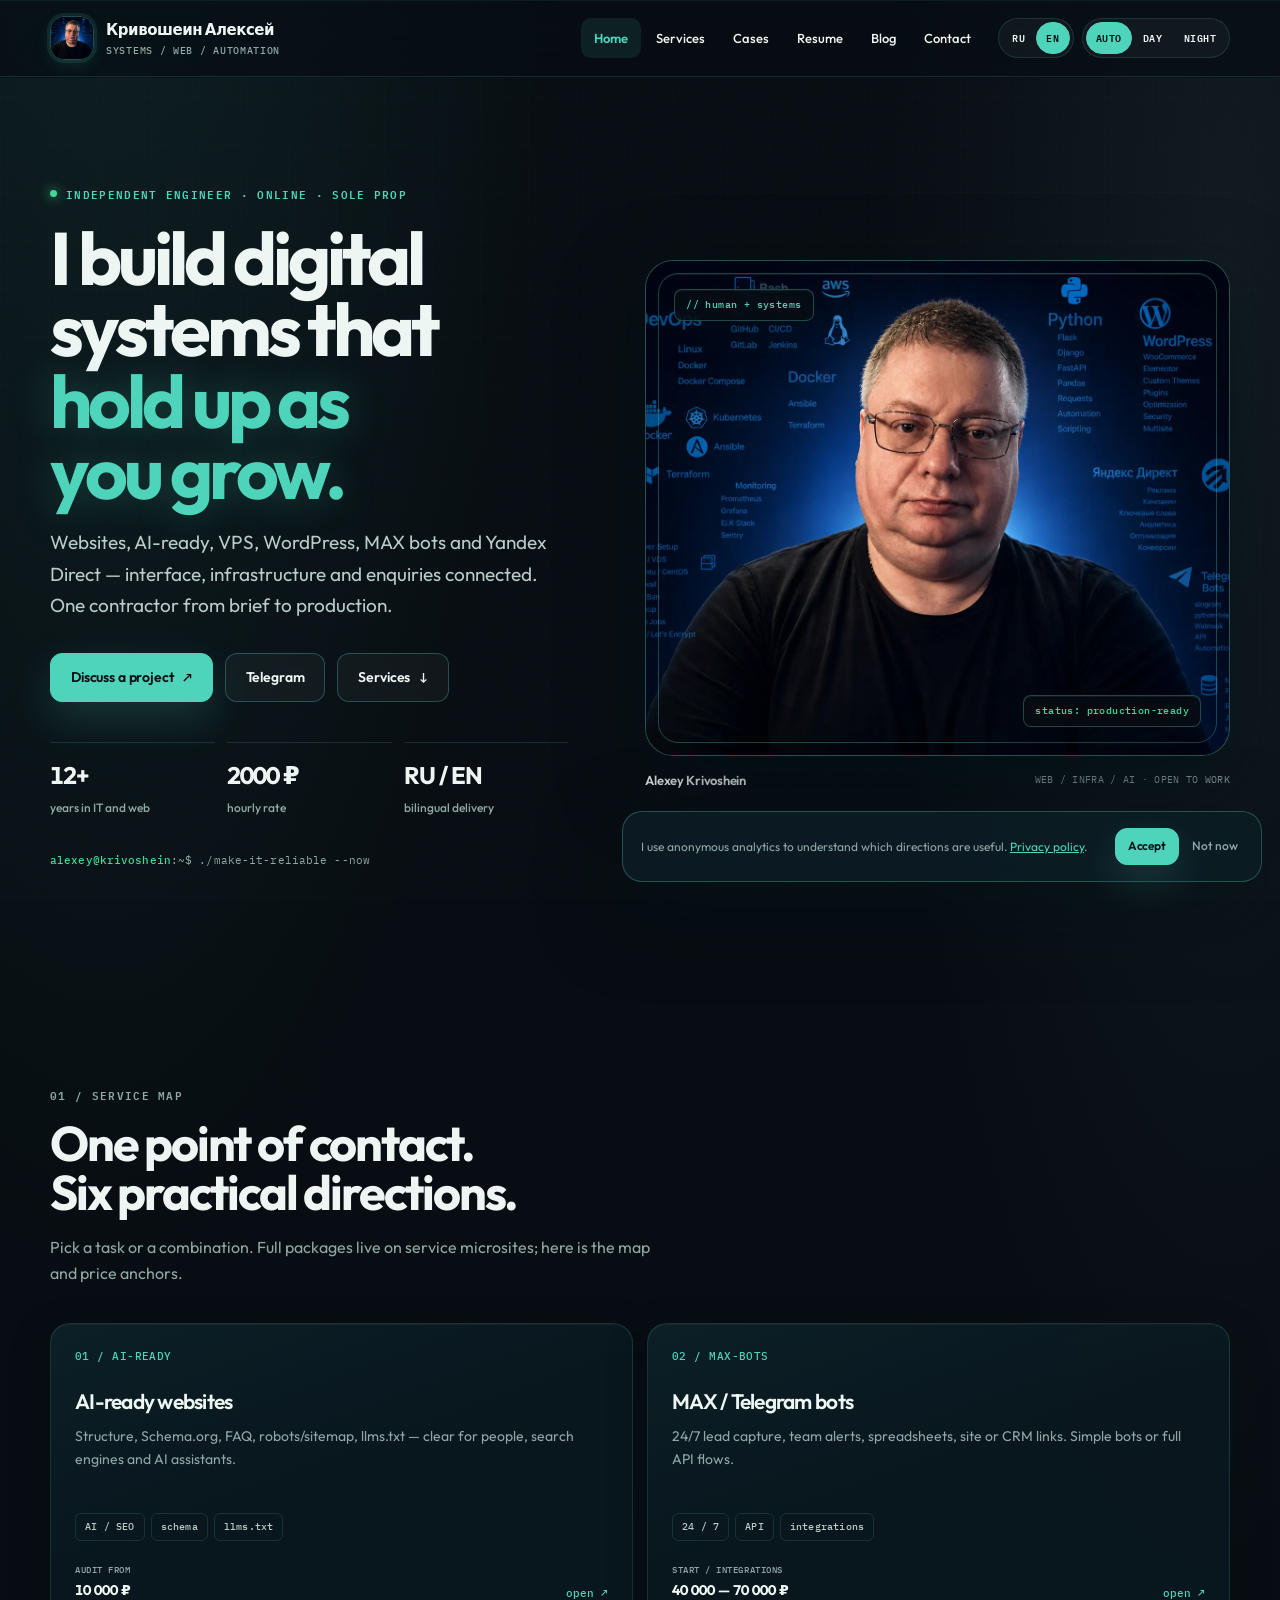
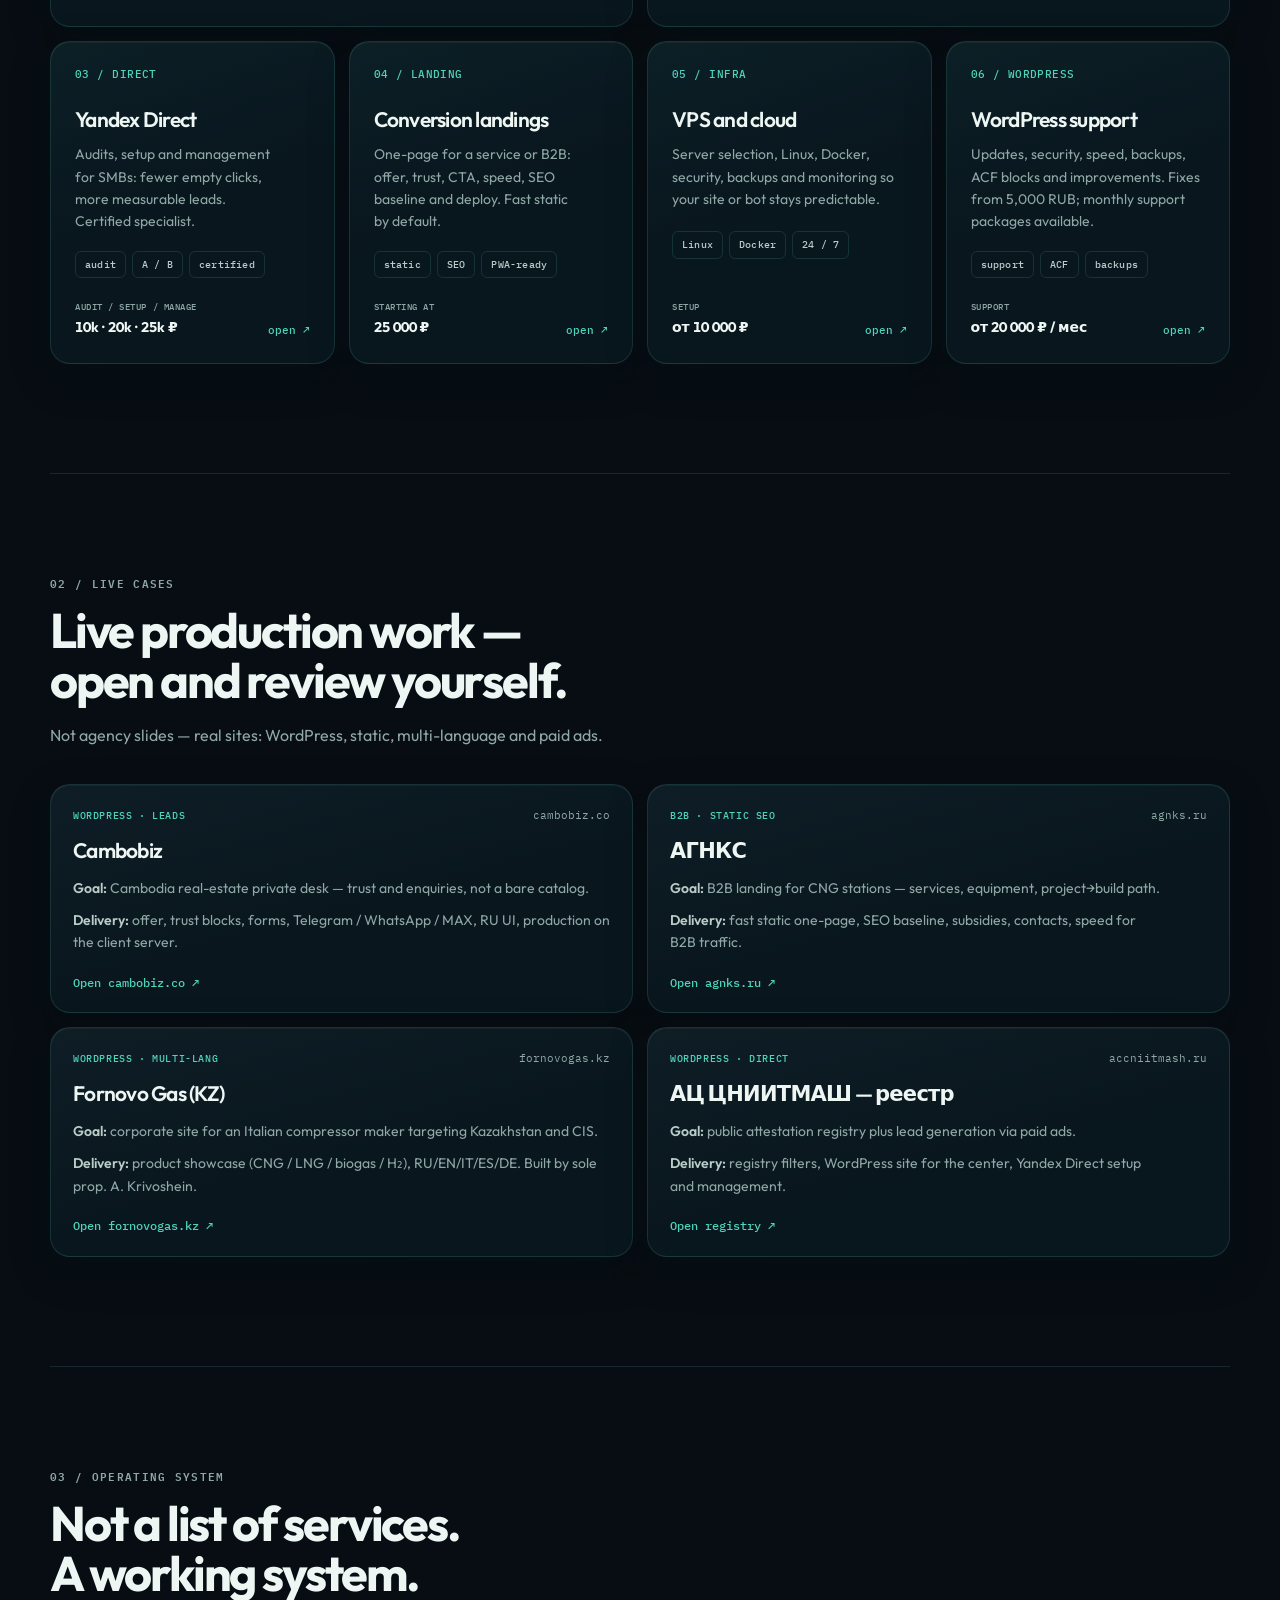
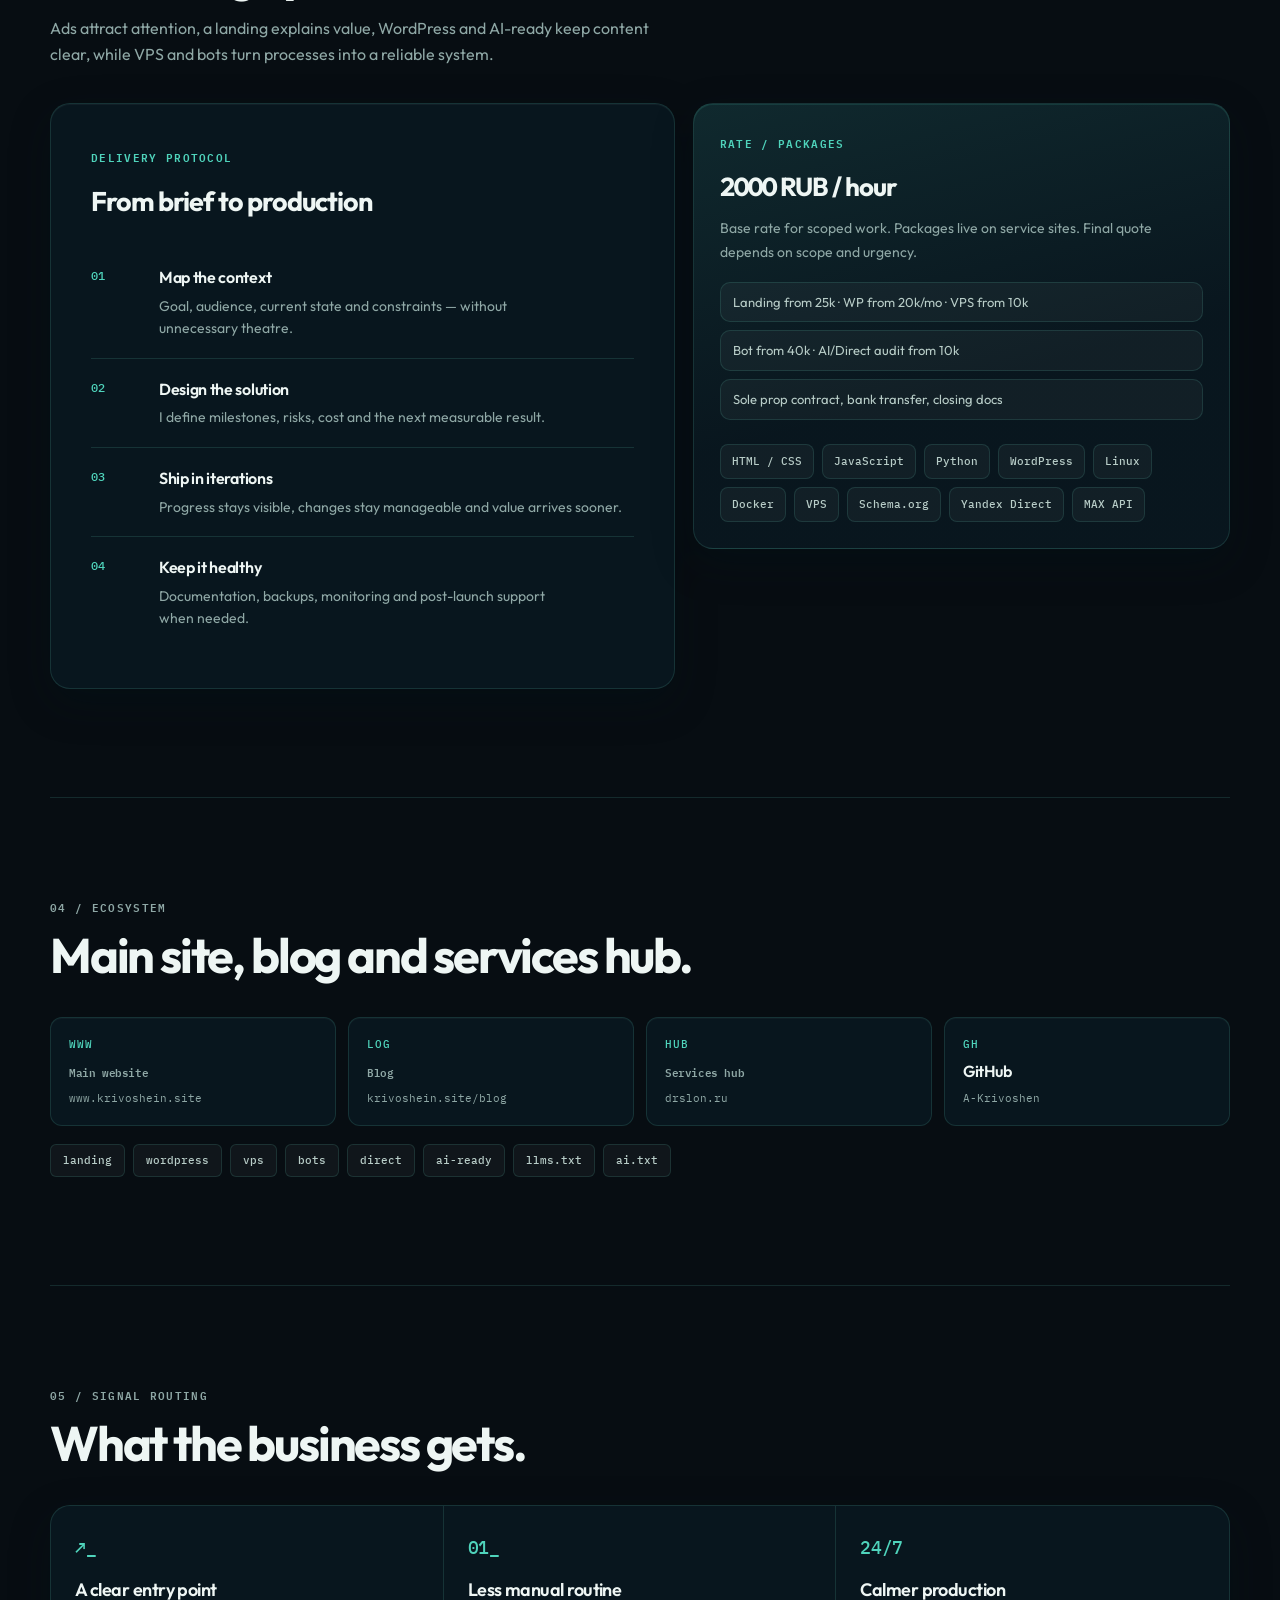
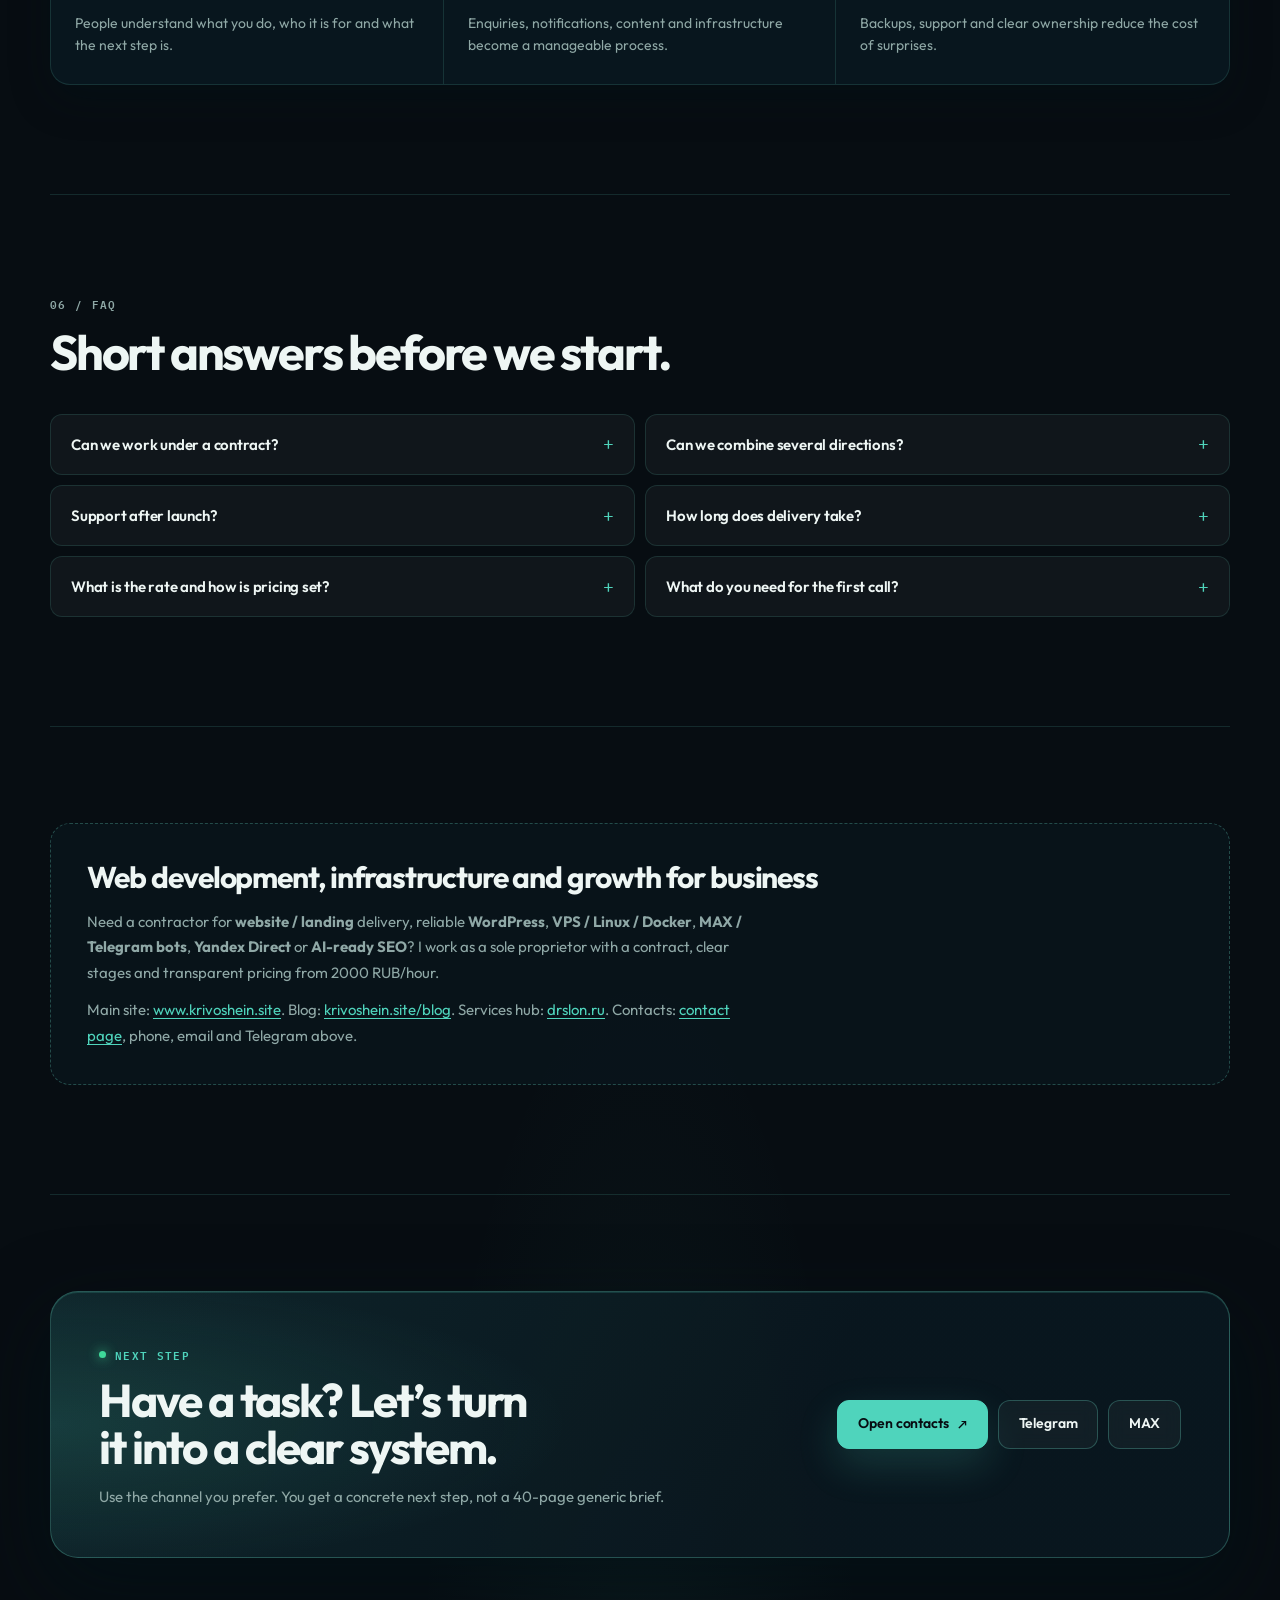
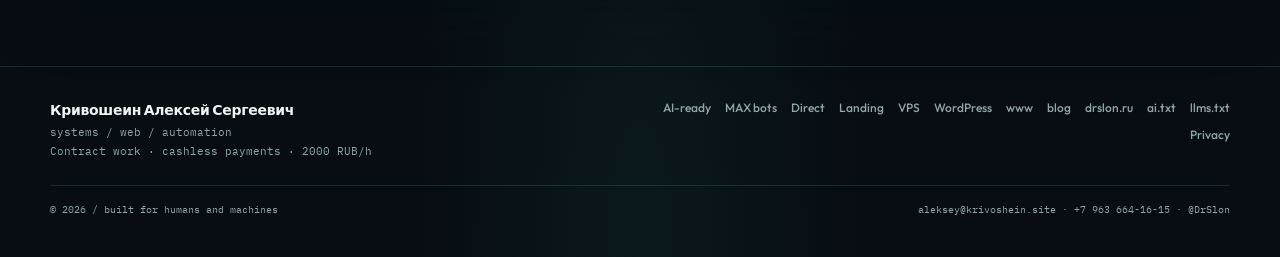
==== commit 36c1d0ac: "Use Yandex Metrika counter 114083181. The FirstVDS site loads it after the visitor accepts analytics" ====
--- a/index.html
+++ b/index.html
@@ -397,7 +397,7 @@
     </div>
   </div>
 
-  <script src="assets/site.js?v=20260817"></script>
+  <script src="assets/site.js?v=20261105"></script>
   <script type="application/ld+json">
   {
     "@context": "https://schema.org",
